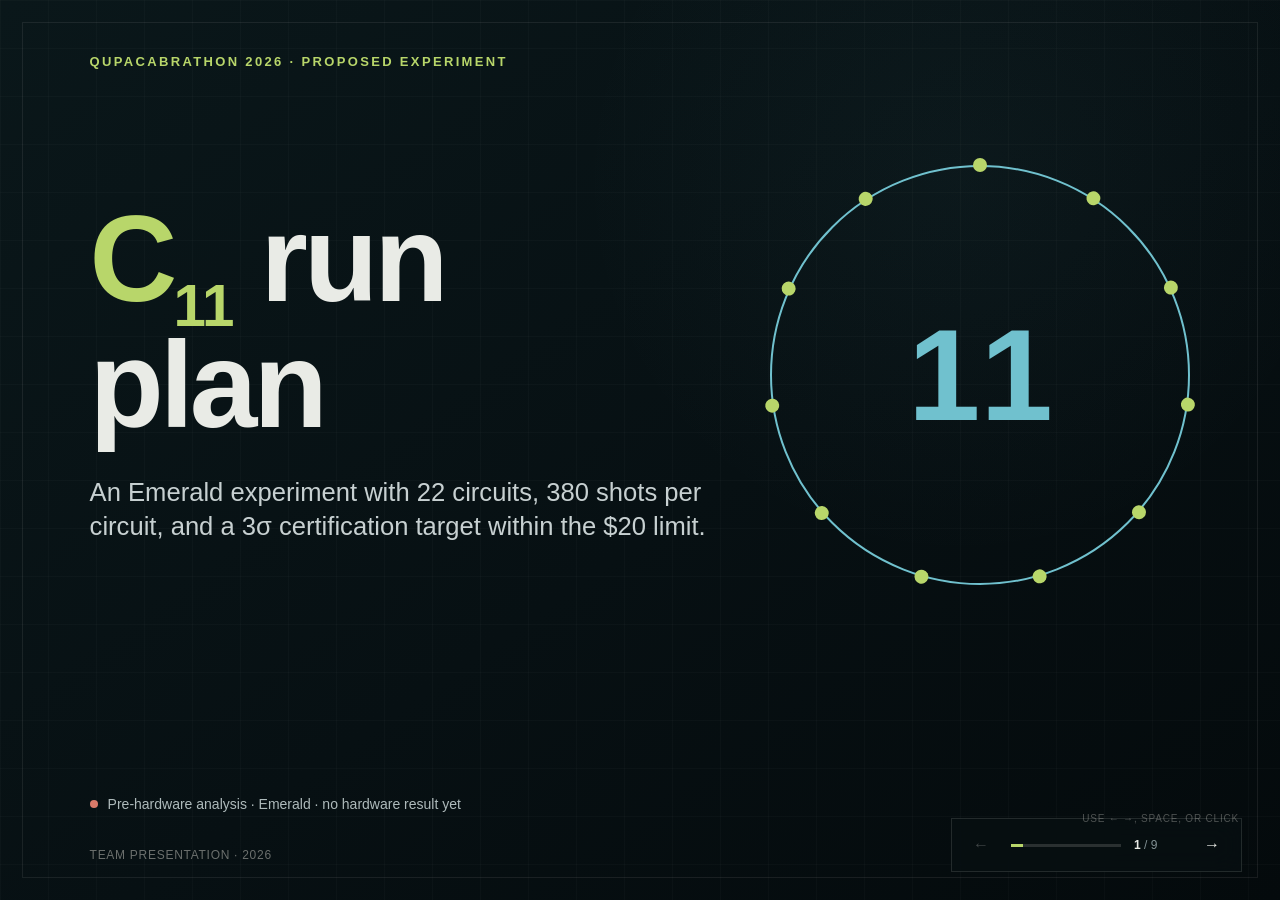
==== presentation/index.html @ 29af072f "Add Qupacabrathon presentation" ====
<!doctype html>
<html lang="en">
<head>
  <meta charset="utf-8">
  <meta name="viewport" content="width=device-width, initial-scale=1">
  <meta name="description" content="Qupacabrathon 2026 Plan A: a proposed C11 odd-cycle certification experiment on IQM Emerald.">
  <title>C₁₁ run plan — Qupacabrathon 2026</title>
  <link rel="stylesheet" href="styles.css">
</head>
<body>
  <main class="deck" aria-live="polite">
    <section class="slide title-slide is-active" data-title="C11 run plan" aria-hidden="false">
      <div class="eyebrow">Qupacabrathon 2026 · Proposed experiment</div>
      <div class="title-layout">
        <div>
          <h1><em>C<sub>11</sub></em> run<br>plan</h1>
          <p class="lede">An Emerald experiment with 22 circuits, 380 shots per circuit, and a 3σ certification target within the $20 limit.</p>
        </div>
        <div class="cycle-mark" aria-hidden="true">
          <span>11</span>
          <i></i><i></i><i></i><i></i><i></i><i></i><i></i><i></i><i></i><i></i><i></i>
        </div>
      </div>
      <p class="status-line"><span></span>Pre-hardware analysis · Emerald · no hardware result yet</p>
      <footer>Team presentation · 2026</footer>
    </section>

    <section class="slide" data-title="The odd-cycle game" aria-hidden="true">
      <div class="eyebrow">The challenge</div>
      <h2>Odd-cycle correlations create a measurable quantum advantage.</h2>
      <div class="split">
        <div class="cycle-demo" aria-label="Odd cycle with one unavoidable classical conflict">
          <svg viewBox="0 0 420 420" role="img" aria-label="Eleven-node cycle with one conflicting edge">
            <polygon points="210,28 316,61 384,151 396,262 347,360 249,408 139,389 54,317 20,210 54,103 139,31" />
            <line class="conflict" x1="139" y1="31" x2="210" y2="28" />
            <g class="nodes">
              <circle cx="210" cy="28" r="13"/><circle cx="316" cy="61" r="13"/><circle cx="384" cy="151" r="13"/>
              <circle cx="396" cy="262" r="13"/><circle cx="347" cy="360" r="13"/><circle cx="249" cy="408" r="13"/>
              <circle cx="139" cy="389" r="13"/><circle cx="54" cy="317" r="13"/><circle cx="20" cy="210" r="13"/>
              <circle cx="54" cy="103" r="13"/><circle cx="139" cy="31" r="13"/>
            </g>
          </svg>
          <p>An odd cycle cannot be colored with two colors without one contradiction.</p>
        </div>
        <div class="bound-story">
          <div class="bound classical">
            <span>Classical ceiling</span>
            <strong>95.4545%</strong>
            <small>ω<sub>c</sub> = 1 − 1/(2n)</small>
          </div>
          <div class="versus">vs.</div>
          <div class="bound quantum">
            <span>Ideal quantum value</span>
            <strong>99.4911%</strong>
            <small>ω<sub>q</sub> = cos²(π/4n)</small>
          </div>
          <p class="takeaway">A result is certified only when the hardware evidence clears the classical ceiling using the one-sided exact 3σ test.</p>
        </div>
      </div>
      <aside class="source">Source: Challenge Instructions §§2, 7–8; game_numbers.py</aside>
    </section>

    <section class="slide" data-title="Circuit strategy" aria-hidden="true">
      <div class="eyebrow">The strategy</div>
      <h2>The same local circuit structure covers all 22 questions.</h2>
      <div class="circuit">
        <div class="wire-label">Alice</div><div class="wire"></div>
        <div class="wire-label bob">Bob</div><div class="wire bob-wire"></div>
        <div class="gate hadamard">H</div>
        <div class="gate control">●</div>
        <div class="gate target">⊕</div>
        <div class="gate rotate a">Rᵧ(Aₓ)</div>
        <div class="gate rotate b">Rᵧ(Bᵧ)</div>
        <div class="measure m1">M</div><div class="measure m2">M</div>
      </div>
      <div class="formula-row">
        <div><span>Prepare</span><strong>|Φ⁺⟩</strong><small>H + CNOT</small></div>
        <div><span>Rotate locally</span><strong>A<sub>x</sub>, B<sub>y</sub></strong><small>Each angle depends only on that player's question</small></div>
        <div><span>Measure</span><strong>2n = 22</strong><small>11 same-vertex + 11 edge questions</small></div>
      </div>
      <p class="takeaway wide">Every question uses the same four-gate structure; only Alice’s and Bob’s local rotation angles change.</p>
      <aside class="source">Source: solution.py::build_circuits and question_order</aside>
    </section>

    <section class="slide" data-title="The deficit" aria-hidden="true">
      <div class="eyebrow">The decision variable</div>
      <h2>The declared device deficit determines the feasible cycle size.</h2>
      <div class="delta-stage">
        <div class="delta-copy">
          <div class="equation"><span>δ</span> = ω<sub>q</sub> − ω<sub>hardware</sub></div>
          <p>Device deficit compresses the advantage we can spend on noise and statistical uncertainty.</p>
        </div>
        <div class="margin-bar" aria-label="Quantum-to-classical margin and declared device deficit">
          <div class="scale"><span>ω<sub>c</sub><b>0.954545</b></span><span>ω<sub>q</sub><b>0.994911</b></span></div>
          <div class="advantage"><span class="remaining"></span><span class="deficit"></span></div>
          <div class="bar-labels"><span>remaining edge<br><b>0.009465</b></span><span>declared δ<br><b>0.030900</b></span></div>
        </div>
      </div>
      <div class="callout coral"><strong>A planning assumption.</strong> The checker confirms that the run is sized consistently; the hardware result determines whether the assumed deficit is accurate.</div>
      <aside class="source">Source: Challenge Instructions §5; Plan A plan_check output</aside>
    </section>

    <section class="slide" data-title="Model discipline" aria-hidden="true">
      <div class="eyebrow">Noise analysis</div>
      <h2>Asymmetric readout moved the viable target from C<sub>13</sub> to C<sub>11</sub>.</h2>
      <div class="model-pivot">
        <div class="old-model">
          <p class="label">Earlier estimate</p>
          <strong>δ = 0.015</strong>
          <p>or a symmetric 1% bit-flip rate</p>
          <span>Made C<sub>13</sub> appear affordable</span>
        </div>
        <div class="pivot-arrow" aria-hidden="true">→</div>
        <div class="readout-model">
          <p class="label">Organizer observations · Emerald</p>
          <div class="metric-pair"><div><span>true 0 → 1</span><strong>0.13%</strong></div><div><span>true 1 → 0</span><strong>2.80%</strong></div></div>
          <p>Asymmetric readout affects either qubit, so the game deficit is larger than the 1.465% raw mean.</p>
        </div>
      </div>
      <div class="scenario-table" role="table" aria-label="Modeled certification power comparison">
        <div class="scenario header" role="row"><span>Scenario</span><span>δ at C<sub>11</sub></span><span>C<sub>11</sub> power</span><span>C<sub>13</sub> power*</span></div>
        <div class="scenario" role="row"><span><b>Readout only</b><small>measured inputs</small></span><span>0.02858</span><span class="good">99.38%</span><span class="bad">43.7%</span></div>
        <div class="scenario" role="row"><span><b>+ 99.5% visibility</b><small>conservative assumption</small></span><span>0.03091</span><span class="good">90.62%</span><span class="bad">9.9%</span></div>
      </div>
      <p class="scenario-foot">*C<sub>13</sub> uses the maximum affordable 293 shots per circuit. Ninety-percent power would cost roughly $34.88–$79.60.</p>
      <aside class="source">Source: noise_model.py; run1 search outputs; team analysis brief</aside>
    </section>

    <section class="slide" data-title="Plan A" aria-hidden="true">
      <div class="eyebrow">Selected run</div>
      <h2 class="plan-title">C<sub>11</sub> meets the power and budget criteria.</h2>
      <div class="hero-metric">
        <span>modeled certification power</span>
        <strong>91%</strong>
        <small>at declared δ = 0.0309</small>
      </div>
      <div class="run-ledger">
        <div><span>cycle</span><strong>C<sub>11</sub></strong></div>
        <div><span>circuits</span><strong>22</strong></div>
        <div><span>shots / circuit</span><strong>380</strong></div>
        <div><span>total shots</span><strong>8,360</strong></div>
        <div><span>twirls</span><strong>1</strong></div>
        <div class="cost"><span>total cost</span><strong>$19.976</strong></div>
      </div>
      <div class="budget-line"><span style="width:99.88%"></span><b>$0</b><b>$20 cap</b></div>
      <p class="takeaway wide">The 90%-power minimum is 377 shots per circuit. The proposed 380-shot plan leaves $0.024 in the budget and 0.0001 of modeled deficit headroom.</p>
      <aside class="source">Source: plan_check.py output for n=11, shots=380, δ=0.0309, Emerald</aside>
    </section>

    <section class="slide" data-title="Award strategy" aria-hidden="true">
      <div class="eyebrow">Award strategy</div>
      <h2>The award objectives favor different run designs.</h2>
      <div class="award-lines">
        <div class="award selected"><span>Largest certified n</span><strong>C<sub>11</sub> · 380 shots</strong><b>$19.976</b><i>Selected</i></div>
        <div class="award"><span>Best-designed experiment</span><strong>C<sub>9</sub> · 161 shots</strong><b>≈ $10.04</b><i>Alternative</i></div>
        <div class="award"><span>Largest nonlocal content</span><strong>C<sub>5</sub> · 1,062 shots</strong><b>$19.992</b><i>Different objective</i></div>
      </div>
      <div class="award-note">
        <strong>Our primary target</strong>
        <p>Largest certified cycle, with a plausible design-efficiency score near 1.005 if the conservative deficit is accurate.</p>
        <strong>What we are not optimizing</strong>
        <p>At C<sub>11</sub>, predicted certified nonlocal content is only about 0.064–0.121—well below the CHSH comparison line at 0.41421.</p>
      </div>
      <aside class="source">Source: Challenge Instructions §8; team analysis brief</aside>
    </section>

    <section class="slide" data-title="Tradeoffs" aria-hidden="true">
      <div class="eyebrow">Design choices</div>
      <h2>Plan A prioritizes certification power over optional features.</h2>
      <div class="choices">
        <div class="choice"><span class="num">01</span><div><strong>Single-run allocation</strong><p>No paid calibration run; the available budget is assigned to the C<sub>11</sub> attempt.</p></div></div>
        <div class="choice"><span class="num">02</span><div><strong>Textbook-optimal angles</strong><p>No perturbation outperformed the simple local strategy with defensible power.</p></div></div>
        <div class="choice"><span class="num">03</span><div><strong>No paid twirl variants</strong><p>The model did not provide evidence that extra task fees would improve certification power.</p></div></div>
        <div class="choice"><span class="num">04</span><div><strong>Emerald selected</strong><p>Its lower observed readout error outweighed the slightly higher per-shot price.</p></div></div>
      </div>
      <div class="risk-line"><span>Benefit</span><b>maximum affordable evidence at C<sub>11</sub></b><i></i><b>no second run if δ is higher than estimated</b><span>Constraint</span></div>
      <aside class="source">Source: solution.py; README.md; Challenge Instructions §5</aside>
    </section>

    <section class="slide closing-slide" data-title="Hardware decides" aria-hidden="true">
      <div class="eyebrow">The standard</div>
      <h2>The hardware result will test the noise estimate.</h2>
      <div class="finish-line">
        <div class="rate expected"><span>Expected at our δ</span><strong>0.964011</strong></div>
        <div class="gap"><span>+0.009465</span><i></i><small>statistical room above classical</small></div>
        <div class="rate ceiling"><span>Classical ceiling</span><strong>0.954545</strong></div>
      </div>
      <div class="after-run"><span>Counts return</span><i>→</i><span>Recompute wins</span><i>→</i><span>Exact 3σ test</span><i>→</i><strong>Certification result</strong></div>
      <p class="closing-copy">The returned counts determine whether C<sub>11</sub> clears the 3σ threshold.</p>
      <p class="status-line"><span></span>Current status: submission candidate validated by the plan checker; no hardware claim yet.</p>
      <aside class="source">Source: Plan A plan_check output; Challenge Instructions §§7–8</aside>
    </section>
  </main>

  <nav class="controls" aria-label="Presentation controls">
    <button class="nav-button" id="prev" type="button" aria-label="Previous slide">←</button>
    <div class="progress" aria-hidden="true"><span id="progressBar"></span></div>
    <span class="counter"><b id="currentSlide">1</b> / <span id="totalSlides">9</span></span>
    <button class="nav-button" id="next" type="button" aria-label="Next slide">→</button>
  </nav>
  <p class="key-hint">Use ← →, space, or click</p>
  <script src="presentation.js"></script>
</body>
</html>
---- presentation/styles.css ----
:root {
  --ink: #071013;
  --paper: #e9ebe6;
  --lime: #b8d66a;
  --cyan: #70c1ce;
  --coral: #d97a69;
  --muted: #94a1a2;
  --line: rgba(245, 243, 234, 0.18);
  --display: "Aptos Display", "Helvetica Neue", Arial, sans-serif;
  --body: Inter, Aptos, "Helvetica Neue", Arial, sans-serif;
}

* { box-sizing: border-box; }

html, body { height: 100%; }

body {
  margin: 0;
  overflow: hidden;
  color: var(--paper);
  background:
    radial-gradient(circle at 75% 20%, rgba(112, 193, 206, .045), transparent 32%),
    linear-gradient(145deg, #0a171a 0%, var(--ink) 55%, #040a0c 100%);
  font-family: var(--body);
}

button { font: inherit; }

.deck { width: 100%; height: 100%; }

.slide {
  position: absolute;
  inset: 0;
  display: none;
  width: 100vw;
  height: 100vh;
  min-height: 620px;
  padding: clamp(44px, 6vh, 72px) clamp(60px, 7vw, 112px) 84px;
  overflow: hidden;
  background-image:
    linear-gradient(rgba(255,255,255,.018) 1px, transparent 1px),
    linear-gradient(90deg, rgba(255,255,255,.018) 1px, transparent 1px);
  background-size: 48px 48px;
}

.slide::before {
  content: "";
  position: absolute;
  inset: 22px;
  border: 1px solid rgba(245, 243, 234, .08);
  pointer-events: none;
}

.slide.is-active { display: block; animation: enter .38s cubic-bezier(.2,.75,.25,1); }

@keyframes enter {
  from { opacity: 0; transform: translateX(24px); }
  to { opacity: 1; transform: translateX(0); }
}

h1, h2, p { margin-top: 0; }

h1, h2, .hero-metric strong, .bound strong, .rate strong {
  font-family: var(--display);
  font-weight: 700;
  letter-spacing: -.032em;
}

h1 { margin: 0; font-size: clamp(72px, 9.5vw, 148px); line-height: .88; }
h1 em { color: var(--lime); font-style: normal; }
h1 sub, h2 sub { font-size: .48em; }

h2 {
  width: min(1150px, 90%);
  margin: 12px 0 clamp(28px, 5vh, 58px);
  font-size: clamp(40px, 4.7vw, 70px);
  line-height: 1.03;
}

footer, .source {
  position: absolute;
  bottom: 38px;
  color: rgba(245,243,234,.42);
  font-size: 12px;
  letter-spacing: .06em;
}

footer { left: clamp(60px, 7vw, 112px); text-transform: uppercase; }
.source { right: 340px; max-width: 560px; text-align: right; }

.eyebrow {
  color: var(--lime);
  font-size: 13px;
  font-weight: 800;
  letter-spacing: .18em;
  text-transform: uppercase;
}

.title-layout { display: grid; grid-template-columns: 1.4fr .75fr; align-items: center; gap: 4vw; height: 68vh; }
.lede { max-width: 760px; margin: 36px 0 0; color: #c7d0d1; font-size: clamp(22px, 2vw, 32px); line-height: 1.35; }
.status-line { position: absolute; left: clamp(60px, 7vw, 112px); bottom: 74px; display: flex; align-items: center; gap: 10px; color: #aebabb; font-size: 14px; }
.status-line span { width: 8px; height: 8px; border-radius: 50%; background: var(--coral); }

.cycle-mark { position: relative; width: min(34vw, 420px); aspect-ratio: 1; border: 2px solid var(--cyan); border-radius: 50%; }
.cycle-mark span { position: absolute; inset: 0; display: grid; place-items: center; color: var(--cyan); font-family: var(--display); font-size: 130px; font-weight: 800; }
.cycle-mark i { --turn: 0deg; position: absolute; left: 50%; top: 50%; width: 14px; height: 14px; margin: -7px; border-radius: 50%; background: var(--lime); transform: rotate(var(--turn)) translateY(-210px); }
.cycle-mark i:nth-of-type(2){--turn:32.7deg}.cycle-mark i:nth-of-type(3){--turn:65.4deg}.cycle-mark i:nth-of-type(4){--turn:98.1deg}.cycle-mark i:nth-of-type(5){--turn:130.8deg}.cycle-mark i:nth-of-type(6){--turn:163.5deg}.cycle-mark i:nth-of-type(7){--turn:196.2deg}.cycle-mark i:nth-of-type(8){--turn:228.9deg}.cycle-mark i:nth-of-type(9){--turn:261.6deg}.cycle-mark i:nth-of-type(10){--turn:294.3deg}.cycle-mark i:nth-of-type(11){--turn:327deg}

.split { display: grid; grid-template-columns: .8fr 1.2fr; align-items: center; gap: 8vw; }
.cycle-demo { display: grid; justify-items: center; }
.cycle-demo svg { width: min(35vh, 380px); overflow: visible; }
.cycle-demo polygon { fill: none; stroke: rgba(245,243,234,.35); stroke-width: 3; }
.cycle-demo .conflict { stroke: var(--coral); stroke-width: 8; }
.cycle-demo circle { fill: var(--ink); stroke: var(--lime); stroke-width: 5; }
.cycle-demo circle:nth-child(even) { stroke: var(--cyan); }
.cycle-demo p { max-width: 380px; color: #b9c5c6; font-size: 16px; line-height: 1.5; text-align: center; }
.bound-story { display: grid; grid-template-columns: 1fr auto 1fr; align-items: end; gap: 20px; }
.bound { padding-top: 18px; border-top: 3px solid; }
.bound span, .bound small { display: block; color: #a7b4b5; }
.bound strong { display: block; margin: 8px 0; font-size: clamp(44px, 5vw, 74px); }
.bound.classical { border-color: var(--coral); }.bound.quantum { border-color: var(--cyan); }.bound.quantum strong { color: var(--cyan); }
.versus { padding-bottom: 54px; color: var(--muted); font-weight: 700; }
.takeaway { grid-column: 1 / -1; margin-top: 34px; padding-left: 20px; border-left: 4px solid var(--lime); color: var(--paper); font-size: clamp(18px, 1.65vw, 25px); line-height: 1.42; }
.takeaway.wide { max-width: 1100px; margin-top: 32px; }

.circuit { position: relative; width: min(1120px, 90vw); height: 235px; margin: 0 auto 24px; }
.wire { position: absolute; left: 96px; right: 20px; top: 62px; height: 2px; background: rgba(245,243,234,.45); }.bob-wire { top: 170px; }
.wire-label { position: absolute; top: 48px; color: var(--cyan); font-weight: 800; }.wire-label.bob { top: 156px; }
.gate, .measure { position: absolute; z-index: 2; display: grid; place-items: center; height: 58px; min-width: 58px; padding: 0 14px; border: 2px solid var(--lime); background: var(--ink); color: var(--lime); font-weight: 800; }
.gate.rotate { min-width: 130px; white-space: nowrap; }
.hadamard { left: 18%; top: 33px; }.control { left: 34%; top: 34px; border: 0; background: transparent; font-size: 32px; }.target { left: 34%; top: 141px; border: 0; background: transparent; font-size: 44px; }
.control::after { content:""; position:absolute; width:2px; height:91px; top:44px; background:var(--lime); z-index:-1; }
.rotate.a { left: 51%; top: 33px; }.rotate.b { left: 51%; top: 141px; }
.measure { border-color: var(--cyan); color: var(--cyan); border-radius: 50%; }.m1 { left: 81%; top:33px }.m2 { left:81%; top:141px }
.formula-row { display: grid; grid-template-columns: .8fr 1.4fr 1fr; gap: 4vw; max-width: 1120px; margin: 0 auto; }
.formula-row div { padding-top: 12px; border-top: 2px solid var(--line); }
.formula-row span, .formula-row small { display: block; color: #aebabb; }.formula-row strong { display: block; margin: 6px 0; font-size: 27px; }

.delta-stage { display: grid; grid-template-columns: .8fr 1.2fr; gap: 7vw; align-items: center; max-width: 1200px; }
.equation { color: #c3cccd; font-family: var(--display); font-size: clamp(32px, 3.2vw, 50px); font-weight: 800; white-space: nowrap; }.equation > span { color: var(--coral); font-size: 2.1em; }
.delta-copy p { max-width:430px; margin:18px 0 0; color:#aebabb; font-size:19px; line-height:1.5; }
.margin-bar { position: relative; margin-top: 70px; }
.scale { display:flex; justify-content:space-between; margin-bottom:13px; color:#aebabb; }.scale span:last-child { text-align:right; }.scale b { display:block; color:var(--paper); font-size:24px; }
.advantage { display:flex; height:52px; overflow:hidden; border-radius:3px; }.remaining { width:23.45%; background:var(--lime); }.deficit { flex:1; background:linear-gradient(90deg,var(--coral),#c96f61); }
.bar-labels { display:flex; font-size:15px; }.bar-labels span { padding-top:12px; }.bar-labels span:first-child { width:23.45%; color:var(--lime); }.bar-labels span:last-child { color:var(--coral); }.bar-labels b { font-size:20px; }
.callout { position:absolute; left:clamp(60px,7vw,112px); bottom:110px; max-width:920px; padding:20px 25px; background:rgba(255,107,87,.08); border-left:4px solid var(--coral); color:#cdd5d6; font-size:18px; }.callout strong { color:var(--paper); }

.evidence-layout { display:grid; grid-template-columns:1fr 1fr; gap:34px 54px; max-width:1100px; }
.observed,.assumed { padding-top:16px; border-top:3px solid; }.observed { border-color:var(--cyan); }.assumed { border-color:var(--coral); }
.label { margin-bottom:18px; color:#aebabb; font-size:13px; font-weight:800; letter-spacing:.12em; text-transform:uppercase; }
.metric-pair { display:flex; gap:48px; }.metric-pair span,.visibility span { display:block; color:#aebabb; }.metric-pair strong,.visibility strong { display:block; color:var(--cyan); font-family:var(--display); font-size:48px; }
.visibility strong { color:var(--coral); }
.observed > p:last-child,.assumed > p:last-child { margin-top:15px; color:#b7c2c3; line-height:1.45; }
.rejection { grid-column:1/-1; display:grid; grid-template-columns:150px 1fr; align-items:center; gap:28px; padding:20px 26px; background:rgba(245,243,234,.05); }
.stamp { display:grid; place-items:center; width:126px; height:72px; border:4px solid var(--coral); color:var(--coral); font-family:var(--display); font-size:30px; font-weight:900; transform:rotate(-5deg); }
.rejection strong { font-size:25px; }.rejection p:last-child { margin:6px 0 0; color:#b6c1c2; }

.model-pivot { display:grid; grid-template-columns:.7fr auto 1.3fr; align-items:center; gap:34px; max-width:1120px; }
.old-model,.readout-model { min-height:158px; padding:17px 0 0; border-top:3px solid; }.old-model { border-color:var(--coral); }.readout-model { border-color:var(--cyan); }
.old-model > strong { display:block; color:var(--coral); font-family:var(--display); font-size:48px; }.old-model > p:not(.label) { color:#aebabb; }.old-model > span { display:inline-block; padding:5px 9px; color:var(--coral); background:rgba(255,107,87,.09); font-weight:800; }
.pivot-arrow { color:var(--lime); font-size:48px; }.readout-model > p:last-child { margin:10px 0 0; color:#aebabb; line-height:1.4; }
.scenario-table { max-width:1120px; margin-top:28px; border-top:1px solid var(--line); }
.scenario { display:grid; grid-template-columns:1.4fr .75fr .8fr .8fr; align-items:center; min-height:56px; border-bottom:1px solid var(--line); }.scenario.header { min-height:34px; color:#7f9092; font-size:11px; font-weight:800; letter-spacing:.09em; text-transform:uppercase; }.scenario b,.scenario small { display:block; }.scenario small { margin-top:3px; color:#819092; }.scenario .good { color:var(--lime); font-size:24px; font-weight:800; }.scenario .bad { color:var(--coral); font-size:24px; font-weight:800; }
.scenario-foot { max-width:1120px; margin:12px 0 0; color:#839194; font-size:12px; }

.hero-metric { position:absolute; right:8vw; top:16vh; width:30vw; min-width:320px; padding:28px; border-left:5px solid var(--lime); background:linear-gradient(90deg,rgba(200,255,54,.09),transparent); }
.plan-title { width: 58%; }
.hero-metric span,.hero-metric small { display:block; color:#abb8b9; text-transform:uppercase; letter-spacing:.1em; }.hero-metric strong { display:block; color:var(--lime); font-size:clamp(90px,11vw,160px); line-height:.9; }.hero-metric small { margin-top:10px; }
.run-ledger { display:grid; grid-template-columns:repeat(3, 170px); gap:28px 36px; width:600px; margin-top:30px; }
.run-ledger div { padding-top:12px; border-top:2px solid var(--line); }.run-ledger span { display:block; color:#aebabb; font-size:12px; text-transform:uppercase; letter-spacing:.1em; }.run-ledger strong { display:block; margin-top:8px; font-family:var(--display); font-size:36px; }.run-ledger .cost strong { color:var(--lime); }
.budget-line { position:relative; width:min(1080px,80vw); height:12px; margin-top:50px; background:rgba(245,243,234,.14); }.budget-line span { display:block; height:100%; background:var(--lime); }.budget-line b { position:absolute; top:18px; color:#aebabb; font-size:12px; }.budget-line b:last-child { right:0; }

.choices { display:grid; grid-template-columns:1fr 1fr; gap:18px 64px; max-width:1120px; }
.choice { display:grid; grid-template-columns:64px 1fr; gap:20px; padding:18px 0; border-top:1px solid var(--line); }.num { color:var(--lime); font-family:var(--display); font-size:28px; font-weight:800; }.choice strong { font-size:23px; }.choice p { margin:7px 0 0; color:#aebabb; line-height:1.45; }
.risk-line { display:grid; grid-template-columns:auto auto 1fr auto auto; align-items:center; gap:17px; max-width:1120px; margin-top:36px; color:#aebabb; font-size:13px; text-transform:uppercase; letter-spacing:.08em; }.risk-line b { color:var(--paper); text-transform:none; letter-spacing:0; }.risk-line i { height:2px; background:linear-gradient(90deg,var(--lime),var(--coral)); }

.award-lines { max-width:1120px; border-top:1px solid var(--line); }.award { position:relative; display:grid; grid-template-columns:1.2fr 1.2fr .55fr .65fr; align-items:center; min-height:76px; border-bottom:1px solid var(--line); color:#aab7b8; }.award strong { color:var(--paper); font-size:24px; }.award b { color:var(--cyan); }.award i { justify-self:end; font-size:12px; font-style:normal; text-transform:uppercase; letter-spacing:.08em; }.award.selected::before { content:""; position:absolute; left:-20px; width:5px; height:46px; background:var(--lime); }.award.selected strong,.award.selected b,.award.selected i { color:var(--lime); }
.award-note { display:grid; grid-template-columns:auto 1fr auto 1fr; gap:18px; max-width:1120px; margin-top:34px; padding-top:18px; border-top:3px solid var(--cyan); }.award-note strong { color:var(--cyan); }.award-note p { margin:0; color:#aebabb; line-height:1.45; }

.finish-line { display:grid; grid-template-columns:1fr .8fr 1fr; align-items:center; gap:38px; max-width:1120px; margin-top:4vh; }.rate { padding-top:18px; border-top:4px solid; }.rate span { display:block; color:#aebabb; }.rate strong { display:block; margin-top:6px; font-size:clamp(56px,6vw,90px); }.rate.expected { border-color:var(--lime); }.rate.expected strong { color:var(--lime); }.rate.ceiling { border-color:var(--coral); }.gap { text-align:center; color:var(--cyan); }.gap span { font-size:30px; font-weight:800; }.gap i { display:block; height:2px; margin:10px 0; background:var(--cyan); position:relative; }.gap i::after { content:""; position:absolute; right:0; top:-5px; border-left:10px solid var(--cyan); border-top:6px solid transparent; border-bottom:6px solid transparent; }.gap small { color:#aebabb; }
.after-run { display:flex; align-items:center; justify-content:space-between; max-width:1120px; margin-top:64px; padding:20px 25px; border:1px solid var(--line); color:#bcc6c7; }.after-run i { color:var(--cyan); font-style:normal; }.after-run strong { color:var(--lime); }
.closing-copy { margin:42px 0 0; font-family:var(--display); font-size:clamp(28px,3vw,44px); font-weight:800; }

.controls { position:fixed; z-index:20; right:38px; bottom:28px; display:flex; align-items:center; gap:13px; padding:9px 12px; border:1px solid rgba(245,243,234,.12); background:rgba(7,16,19,.72); backdrop-filter:blur(12px); }
.nav-button { display:grid; place-items:center; width:34px; height:34px; border:0; color:var(--paper); background:transparent; cursor:pointer; }.nav-button:hover { color:var(--lime); }.nav-button:disabled { opacity:.25; cursor:default; }
.progress { width:110px; height:3px; background:rgba(245,243,234,.15); }.progress span { display:block; height:100%; background:var(--lime); transition:width .25s ease; }
.counter { min-width:48px; color:#829194; font-size:12px; }.counter b { color:var(--paper); }
.key-hint { position:fixed; z-index:20; right:41px; bottom:76px; margin:0; color:rgba(245,243,234,.3); font-size:10px; letter-spacing:.08em; text-transform:uppercase; }

@media (max-width: 900px) {
  .slide { min-height:0; padding:40px 44px 80px; overflow-y:auto; }
  h2 { width:100%; }
  .title-layout,.split,.delta-stage { grid-template-columns:1fr; }
  .cycle-mark { display:none; }
  .title-layout { height:auto; margin-top:12vh; }
  .bound-story { grid-template-columns:1fr 1fr; }.versus { display:none; }
  .cycle-demo { display:none; }
  .delta-stage > div:first-child + p { position:static; margin-top:0; }
  .hero-metric { position:static; width:auto; margin-bottom:24px; }
  .run-ledger { width:100%; grid-template-columns:repeat(3,1fr); }
  .choices { grid-template-columns:1fr; }
  .finish-line { grid-template-columns:1fr; gap:16px; }.gap { display:none; }
  .after-run { gap:10px; flex-wrap:wrap; }
  .source { display:none; }
}

@media print {
  @page { size: 16in 9in; margin: 0; }
  body { overflow: visible; print-color-adjust: exact; -webkit-print-color-adjust: exact; }
  .slide { position:relative; display:block !important; width:16in; height:9in; min-height:0; page-break-after:always; }
  .controls,.key-hint { display:none; }
}

@media (prefers-reduced-motion: reduce) { .slide.is-active { animation:none; } }
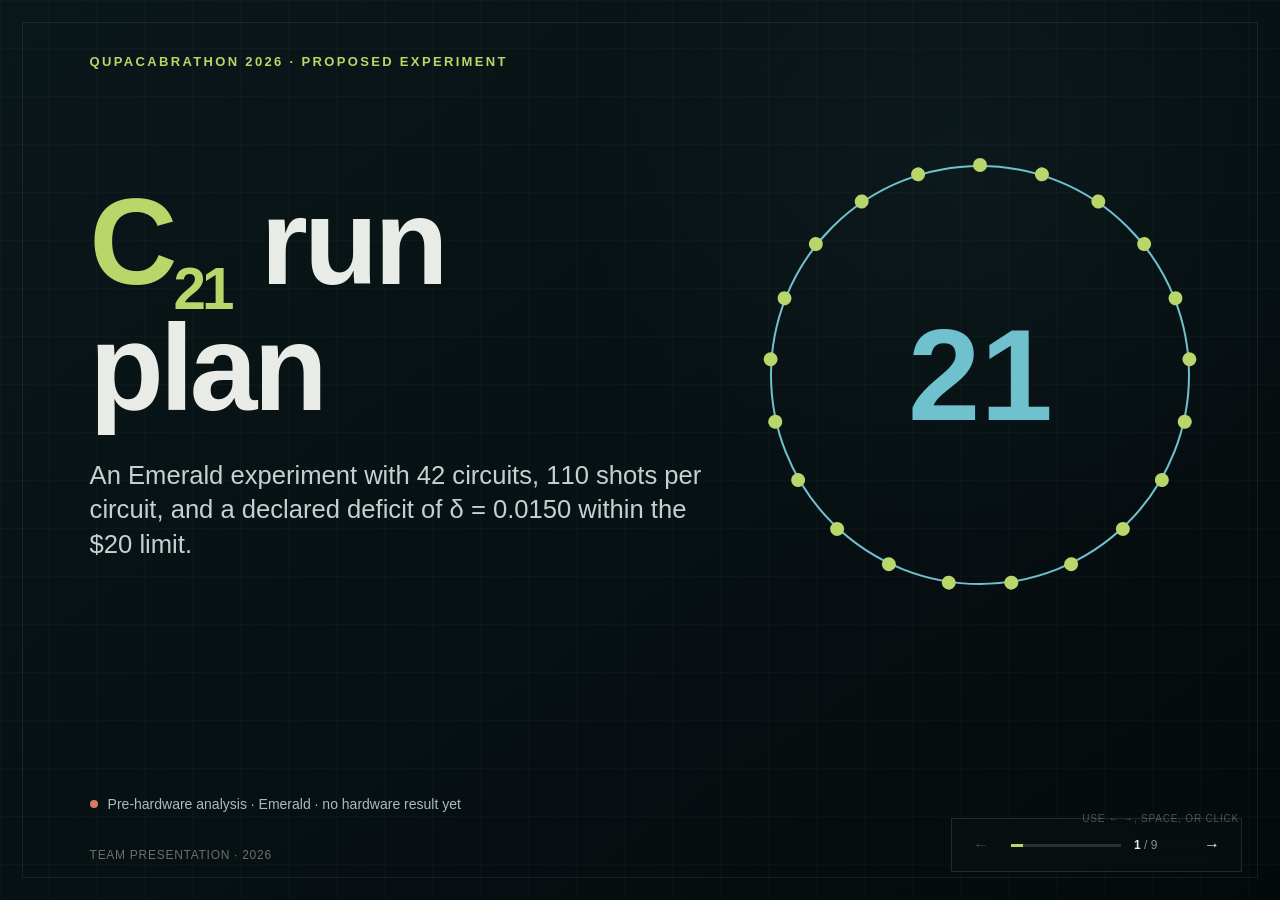
==== commit ccf93aa8: "Update presentation for C21 run plan" ====
--- a/presentation/index.html
+++ b/presentation/index.html
@@ -3,22 +3,22 @@
 <head>
   <meta charset="utf-8">
   <meta name="viewport" content="width=device-width, initial-scale=1">
-  <meta name="description" content="Qupacabrathon 2026 Plan A: a proposed C11 odd-cycle certification experiment on IQM Emerald.">
-  <title>C₁₁ run plan — Qupacabrathon 2026</title>
+  <meta name="description" content="Qupacabrathon 2026 Plan A: a proposed C21 odd-cycle certification experiment on IQM Emerald.">
+  <title>C₂₁ run plan — Qupacabrathon 2026</title>
   <link rel="stylesheet" href="styles.css">
 </head>
 <body>
   <main class="deck" aria-live="polite">
-    <section class="slide title-slide is-active" data-title="C11 run plan" aria-hidden="false">
+    <section class="slide title-slide is-active" data-title="C21 run plan" aria-hidden="false">
       <div class="eyebrow">Qupacabrathon 2026 · Proposed experiment</div>
       <div class="title-layout">
         <div>
-          <h1><em>C<sub>11</sub></em> run<br>plan</h1>
-          <p class="lede">An Emerald experiment with 22 circuits, 380 shots per circuit, and a 3σ certification target within the $20 limit.</p>
+          <h1><em>C<sub>21</sub></em> run<br>plan</h1>
+          <p class="lede">An Emerald experiment with 42 circuits, 110 shots per circuit, and a declared deficit of δ = 0.0150 within the $20 limit.</p>
         </div>
         <div class="cycle-mark" aria-hidden="true">
-          <span>11</span>
-          <i></i><i></i><i></i><i></i><i></i><i></i><i></i><i></i><i></i><i></i><i></i>
+          <span>21</span>
+          <i></i><i></i><i></i><i></i><i></i><i></i><i></i><i></i><i></i><i></i><i></i><i></i><i></i><i></i><i></i><i></i><i></i><i></i><i></i><i></i><i></i>
         </div>
       </div>
       <p class="status-line"><span></span>Pre-hardware analysis · Emerald · no hardware result yet</p>
@@ -30,14 +30,11 @@
       <h2>Odd-cycle correlations create a measurable quantum advantage.</h2>
       <div class="split">
         <div class="cycle-demo" aria-label="Odd cycle with one unavoidable classical conflict">
-          <svg viewBox="0 0 420 420" role="img" aria-label="Eleven-node cycle with one conflicting edge">
-            <polygon points="210,28 316,61 384,151 396,262 347,360 249,408 139,389 54,317 20,210 54,103 139,31" />
-            <line class="conflict" x1="139" y1="31" x2="210" y2="28" />
+          <svg viewBox="0 0 420 420" role="img" aria-label="Twenty-one-node cycle with one conflicting edge">
+            <polygon points="210,22 265,30 315,56 354,96 381,146 394,202 390,259 370,312 335,357 288,388 233,401 177,399 124,379 78,344 45,299 26,245 24,189 39,134 69,86 113,51 160,29" />
+            <line class="conflict" x1="160" y1="29" x2="210" y2="22" />
             <g class="nodes">
-              <circle cx="210" cy="28" r="13"/><circle cx="316" cy="61" r="13"/><circle cx="384" cy="151" r="13"/>
-              <circle cx="396" cy="262" r="13"/><circle cx="347" cy="360" r="13"/><circle cx="249" cy="408" r="13"/>
-              <circle cx="139" cy="389" r="13"/><circle cx="54" cy="317" r="13"/><circle cx="20" cy="210" r="13"/>
-              <circle cx="54" cy="103" r="13"/><circle cx="139" cy="31" r="13"/>
+              <circle cx="210" cy="22" r="9"/><circle cx="265" cy="30" r="9"/><circle cx="315" cy="56" r="9"/><circle cx="354" cy="96" r="9"/><circle cx="381" cy="146" r="9"/><circle cx="394" cy="202" r="9"/><circle cx="390" cy="259" r="9"/><circle cx="370" cy="312" r="9"/><circle cx="335" cy="357" r="9"/><circle cx="288" cy="388" r="9"/><circle cx="233" cy="401" r="9"/><circle cx="177" cy="399" r="9"/><circle cx="124" cy="379" r="9"/><circle cx="78" cy="344" r="9"/><circle cx="45" cy="299" r="9"/><circle cx="26" cy="245" r="9"/><circle cx="24" cy="189" r="9"/><circle cx="39" cy="134" r="9"/><circle cx="69" cy="86" r="9"/><circle cx="113" cy="51" r="9"/><circle cx="160" cy="29" r="9"/>
             </g>
           </svg>
           <p>An odd cycle cannot be colored with two colors without one contradiction.</p>
@@ -45,13 +42,13 @@
         <div class="bound-story">
           <div class="bound classical">
             <span>Classical ceiling</span>
-            <strong>95.4545%</strong>
+            <strong>97.6190%</strong>
             <small>ω<sub>c</sub> = 1 − 1/(2n)</small>
           </div>
           <div class="versus">vs.</div>
           <div class="bound quantum">
             <span>Ideal quantum value</span>
-            <strong>99.4911%</strong>
+            <strong>99.8602%</strong>
             <small>ω<sub>q</sub> = cos²(π/4n)</small>
           </div>
           <p class="takeaway">A result is certified only when the hardware evidence clears the classical ceiling using the one-sided exact 3σ test.</p>
@@ -62,7 +59,7 @@
 
     <section class="slide" data-title="Circuit strategy" aria-hidden="true">
       <div class="eyebrow">The strategy</div>
-      <h2>The same local circuit structure covers all 22 questions.</h2>
+      <h2>The same local circuit structure covers all 42 questions.</h2>
       <div class="circuit">
         <div class="wire-label">Alice</div><div class="wire"></div>
         <div class="wire-label bob">Bob</div><div class="wire bob-wire"></div>
@@ -76,7 +73,7 @@
       <div class="formula-row">
         <div><span>Prepare</span><strong>|Φ⁺⟩</strong><small>H + CNOT</small></div>
         <div><span>Rotate locally</span><strong>A<sub>x</sub>, B<sub>y</sub></strong><small>Each angle depends only on that player's question</small></div>
-        <div><span>Measure</span><strong>2n = 22</strong><small>11 same-vertex + 11 edge questions</small></div>
+        <div><span>Measure</span><strong>2n = 42</strong><small>21 same-vertex + 21 edge questions</small></div>
       </div>
       <p class="takeaway wide">Every question uses the same four-gate structure; only Alice’s and Bob’s local rotation angles change.</p>
       <aside class="source">Source: solution.py::build_circuits and question_order</aside>
@@ -84,111 +81,115 @@
 
     <section class="slide" data-title="The deficit" aria-hidden="true">
       <div class="eyebrow">The decision variable</div>
-      <h2>The declared device deficit determines the feasible cycle size.</h2>
-      <div class="delta-stage">
+      <h2>A small change in device deficit can move the affordable cycle frontier.</h2>
+      <div class="deficit-layout">
         <div class="delta-copy">
           <div class="equation"><span>δ</span> = ω<sub>q</sub> − ω<sub>hardware</sub></div>
-          <p>Device deficit compresses the advantage we can spend on noise and statistical uncertainty.</p>
-        </div>
-        <div class="margin-bar" aria-label="Quantum-to-classical margin and declared device deficit">
-          <div class="scale"><span>ω<sub>c</sub><b>0.954545</b></span><span>ω<sub>q</sub><b>0.994911</b></span></div>
-          <div class="advantage"><span class="remaining"></span><span class="deficit"></span></div>
-          <div class="bar-labels"><span>remaining edge<br><b>0.009465</b></span><span>declared δ<br><b>0.030900</b></span></div>
-        </div>
-      </div>
-      <div class="callout coral"><strong>A planning assumption.</strong> The checker confirms that the run is sized consistently; the hardware result determines whether the assumed deficit is accurate.</div>
-      <aside class="source">Source: Challenge Instructions §5; Plan A plan_check output</aside>
+          <p>Device deficit compresses the quantum advantage available for statistical certification.</p>
+          <div class="callout coral"><strong>A planning assumption.</strong> The checker confirms that the run is sized consistently; the hardware result determines whether the assumed deficit is accurate.</div>
+        </div>
+        <figure class="chart-frame frontier-chart">
+          <img src="images/emerald_affordable_frontier.png" alt="Chart showing that higher device noise deficit lowers the maximum feasible cycle size while increasing the required shots per circuit.">
+          <figcaption>Emerald affordability model: higher δ lowers feasible n and raises the shot requirement.</figcaption>
+        </figure>
+      </div>
+      <aside class="source">Source: team affordable-frontier analysis; Challenge Instructions §5</aside>
     </section>
 
     <section class="slide" data-title="Model discipline" aria-hidden="true">
       <div class="eyebrow">Noise analysis</div>
-      <h2>Asymmetric readout moved the viable target from C<sub>13</sub> to C<sub>11</sub>.</h2>
+      <h2>C<sub>21</sub> fits the cap, but the 90% sizing target does not.</h2>
       <div class="model-pivot">
         <div class="old-model">
-          <p class="label">Earlier estimate</p>
+          <p class="label">Declared planning point</p>
           <strong>δ = 0.015</strong>
-          <p>or a symmetric 1% bit-flip rate</p>
-          <span>Made C<sub>13</sub> appear affordable</span>
+          <p>Emerald · 1 twirl · C<sub>21</sub></p>
+          <span>Sets the expected win rate to 0.983602</span>
         </div>
         <div class="pivot-arrow" aria-hidden="true">→</div>
         <div class="readout-model">
-          <p class="label">Organizer observations · Emerald</p>
-          <div class="metric-pair"><div><span>true 0 → 1</span><strong>0.13%</strong></div><div><span>true 1 → 0</span><strong>2.80%</strong></div></div>
-          <p>Asymmetric readout affects either qubit, so the game deficit is larger than the 1.465% raw mean.</p>
+          <p class="label">Certification sizing · Emerald</p>
+          <div class="metric-pair"><div><span>submitted</span><strong>110</strong></div><div><span>needed for 90%</span><strong>165</strong></div></div>
+          <p>The 90% sizing target would cost $23.69, exceeding the cap by $3.69.</p>
         </div>
       </div>
       <div class="scenario-table" role="table" aria-label="Modeled certification power comparison">
-        <div class="scenario header" role="row"><span>Scenario</span><span>δ at C<sub>11</sub></span><span>C<sub>11</sub> power</span><span>C<sub>13</sub> power*</span></div>
-        <div class="scenario" role="row"><span><b>Readout only</b><small>measured inputs</small></span><span>0.02858</span><span class="good">99.38%</span><span class="bad">43.7%</span></div>
-        <div class="scenario" role="row"><span><b>+ 99.5% visibility</b><small>conservative assumption</small></span><span>0.03091</span><span class="good">90.62%</span><span class="bad">9.9%</span></div>
-      </div>
-      <p class="scenario-foot">*C<sub>13</sub> uses the maximum affordable 293 shots per circuit. Ninety-percent power would cost roughly $34.88–$79.60.</p>
-      <aside class="source">Source: noise_model.py; run1 search outputs; team analysis brief</aside>
+        <div class="scenario header" role="row"><span>C<sub>21</sub> plan</span><span>shots / circuit</span><span>total cost</span><span>certification power</span></div>
+        <div class="scenario" role="row"><span><b>Submitted plan</b><small>within the budget cap</small></span><span>110</span><span class="good">$19.99</span><span class="bad">67%</span></div>
+        <div class="scenario" role="row"><span><b>90% sizing target</b><small>exceeds the budget cap</small></span><span>165</span><span>$23.69</span><span class="good">90%</span></div>
+      </div>
+      <p class="scenario-foot">At the submitted 110 shots per circuit, 33% of repetitions fail the certification gate even if δ = 0.0150 is accurate.</p>
+      <aside class="source">Source: plan_check.py output for n=21, shots=110, δ=0.0150, Emerald</aside>
     </section>
 
     <section class="slide" data-title="Plan A" aria-hidden="true">
       <div class="eyebrow">Selected run</div>
-      <h2 class="plan-title">C<sub>11</sub> meets the power and budget criteria.</h2>
+      <h2 class="plan-title">C<sub>21</sub> fits the budget with a meaningful certification risk.</h2>
       <div class="hero-metric">
         <span>modeled certification power</span>
-        <strong>91%</strong>
-        <small>at declared δ = 0.0309</small>
+        <strong>67%</strong>
+        <small>at declared δ = 0.0150</small>
       </div>
       <div class="run-ledger">
-        <div><span>cycle</span><strong>C<sub>11</sub></strong></div>
-        <div><span>circuits</span><strong>22</strong></div>
-        <div><span>shots / circuit</span><strong>380</strong></div>
-        <div><span>total shots</span><strong>8,360</strong></div>
+        <div><span>cycle</span><strong>C<sub>21</sub></strong></div>
+        <div><span>circuits</span><strong>42</strong></div>
+        <div><span>shots / circuit</span><strong>110</strong></div>
+        <div><span>total shots</span><strong>4,620</strong></div>
         <div><span>twirls</span><strong>1</strong></div>
-        <div class="cost"><span>total cost</span><strong>$19.976</strong></div>
+        <div class="cost"><span>total cost</span><strong>$19.99</strong></div>
       </div>
       <div class="budget-line"><span style="width:99.88%"></span><b>$0</b><b>$20 cap</b></div>
-      <p class="takeaway wide">The 90%-power minimum is 377 shots per circuit. The proposed 380-shot plan leaves $0.024 in the budget and 0.0001 of modeled deficit headroom.</p>
-      <aside class="source">Source: plan_check.py output for n=11, shots=380, δ=0.0309, Emerald</aside>
+      <p class="takeaway wide">The $0.01 budget remainder buys the largest submitted cycle, not a 90%-power guarantee: the same C<sub>21</sub> plan needs 165 shots per circuit for that target.</p>
+      <aside class="source">Source: plan_check.py output for n=21, shots=110, δ=0.0150, Emerald</aside>
     </section>
 
     <section class="slide" data-title="Award strategy" aria-hidden="true">
       <div class="eyebrow">Award strategy</div>
-      <h2>The award objectives favor different run designs.</h2>
+      <h2>The submission favors cycle size over repeatable certification power.</h2>
       <div class="award-lines">
-        <div class="award selected"><span>Largest certified n</span><strong>C<sub>11</sub> · 380 shots</strong><b>$19.976</b><i>Selected</i></div>
-        <div class="award"><span>Best-designed experiment</span><strong>C<sub>9</sub> · 161 shots</strong><b>≈ $10.04</b><i>Alternative</i></div>
-        <div class="award"><span>Largest nonlocal content</span><strong>C<sub>5</sub> · 1,062 shots</strong><b>$19.992</b><i>Different objective</i></div>
+        <div class="award selected"><span>Largest submitted cycle</span><strong>C<sub>21</sub> · 110 shots</strong><b>$19.99</b><i>Selected</i></div>
+        <div class="award"><span>90% C<sub>21</sub> certification</span><strong>C<sub>21</sub> · 165 shots</strong><b>$23.69</b><i>Over cap</i></div>
+        <div class="award"><span>Budget remainder</span><strong>42 circuits · 4,620 shots</strong><b>$0.01</b><i>Fully allocated</i></div>
       </div>
       <div class="award-note">
         <strong>Our primary target</strong>
-        <p>Largest certified cycle, with a plausible design-efficiency score near 1.005 if the conservative deficit is accurate.</p>
+        <p>Largest cycle that fits the cap at the declared deficit, with the risk disclosed rather than hidden.</p>
         <strong>What we are not optimizing</strong>
-        <p>At C<sub>11</sub>, predicted certified nonlocal content is only about 0.064–0.121—well below the CHSH comparison line at 0.41421.</p>
+        <p>Repeatable 90% certification at C<sub>21</sub>. That target needs 55 more shots per circuit and is not feasible under the $20 cap.</p>
       </div>
       <aside class="source">Source: Challenge Instructions §8; team analysis brief</aside>
     </section>
 
     <section class="slide" data-title="Tradeoffs" aria-hidden="true">
       <div class="eyebrow">Design choices</div>
-      <h2>Plan A prioritizes certification power over optional features.</h2>
-      <div class="choices">
-        <div class="choice"><span class="num">01</span><div><strong>Single-run allocation</strong><p>No paid calibration run; the available budget is assigned to the C<sub>11</sub> attempt.</p></div></div>
-        <div class="choice"><span class="num">02</span><div><strong>Textbook-optimal angles</strong><p>No perturbation outperformed the simple local strategy with defensible power.</p></div></div>
-        <div class="choice"><span class="num">03</span><div><strong>No paid twirl variants</strong><p>The model did not provide evidence that extra task fees would improve certification power.</p></div></div>
-        <div class="choice"><span class="num">04</span><div><strong>Emerald selected</strong><p>Its lower observed readout error outweighed the slightly higher per-shot price.</p></div></div>
-      </div>
-      <div class="risk-line"><span>Benefit</span><b>maximum affordable evidence at C<sub>11</sub></b><i></i><b>no second run if δ is higher than estimated</b><span>Constraint</span></div>
-      <aside class="source">Source: solution.py; README.md; Challenge Instructions §5</aside>
+      <h2>Emerald maximizes power under the cap, even though C<sub>21</sub> remains below 90%.</h2>
+      <div class="qpu-chart-layout">
+        <figure class="chart-frame qpu-chart">
+          <img src="images/qpu_certification_power.png" alt="Chart comparing modeled certification power by odd-cycle size under the twenty dollar budget, with Emerald exceeding Garnet at the same budget.">
+          <figcaption>Maximum modeled certification power under the $20 budget cap.</figcaption>
+        </figure>
+        <div class="chart-reading">
+          <p class="label">Interpretation</p>
+          <p><strong>Emerald is the stronger option at the same fixed budget.</strong> At C<sub>21</sub>, the submitted shot count still lands below the 90% sizing target.</p>
+          <p>Plan A therefore uses one Emerald run, textbook angles, and one circuit variant per question—with the statistical risk explicit.</p>
+        </div>
+      </div>
+      <div class="design-strip"><span>Single run</span><i></i><span>Textbook angles</span><i></i><span>One variant / question</span><i></i><span>Emerald</span></div>
+      <aside class="source">Source: team QPU certification-power analysis; README.md; Challenge Instructions §5</aside>
     </section>
 
     <section class="slide closing-slide" data-title="Hardware decides" aria-hidden="true">
       <div class="eyebrow">The standard</div>
       <h2>The hardware result will test the noise estimate.</h2>
       <div class="finish-line">
-        <div class="rate expected"><span>Expected at our δ</span><strong>0.964011</strong></div>
-        <div class="gap"><span>+0.009465</span><i></i><small>statistical room above classical</small></div>
-        <div class="rate ceiling"><span>Classical ceiling</span><strong>0.954545</strong></div>
+        <div class="rate expected"><span>Expected at our δ</span><strong>0.983602</strong></div>
+        <div class="gap"><span>+0.007412</span><i></i><small>statistical room above classical</small></div>
+        <div class="rate ceiling"><span>Classical ceiling</span><strong>0.976190</strong></div>
       </div>
       <div class="after-run"><span>Counts return</span><i>→</i><span>Recompute wins</span><i>→</i><span>Exact 3σ test</span><i>→</i><strong>Certification result</strong></div>
-      <p class="closing-copy">The returned counts determine whether C<sub>11</sub> clears the 3σ threshold.</p>
+      <p class="closing-copy">The returned counts determine whether C<sub>21</sub> clears the 3σ threshold.</p>
       <p class="status-line"><span></span>Current status: submission candidate validated by the plan checker; no hardware claim yet.</p>
-      <aside class="source">Source: Plan A plan_check output; Challenge Instructions §§7–8</aside>
+      <aside class="source">Source: plan_check.py output for n=21, shots=110, δ=0.0150; Challenge Instructions §§7–8</aside>
     </section>
   </main>
 
--- a/presentation/styles.css
+++ b/presentation/styles.css
@@ -104,7 +104,7 @@
 .cycle-mark { position: relative; width: min(34vw, 420px); aspect-ratio: 1; border: 2px solid var(--cyan); border-radius: 50%; }
 .cycle-mark span { position: absolute; inset: 0; display: grid; place-items: center; color: var(--cyan); font-family: var(--display); font-size: 130px; font-weight: 800; }
 .cycle-mark i { --turn: 0deg; position: absolute; left: 50%; top: 50%; width: 14px; height: 14px; margin: -7px; border-radius: 50%; background: var(--lime); transform: rotate(var(--turn)) translateY(-210px); }
-.cycle-mark i:nth-of-type(2){--turn:32.7deg}.cycle-mark i:nth-of-type(3){--turn:65.4deg}.cycle-mark i:nth-of-type(4){--turn:98.1deg}.cycle-mark i:nth-of-type(5){--turn:130.8deg}.cycle-mark i:nth-of-type(6){--turn:163.5deg}.cycle-mark i:nth-of-type(7){--turn:196.2deg}.cycle-mark i:nth-of-type(8){--turn:228.9deg}.cycle-mark i:nth-of-type(9){--turn:261.6deg}.cycle-mark i:nth-of-type(10){--turn:294.3deg}.cycle-mark i:nth-of-type(11){--turn:327deg}
+.cycle-mark i:nth-of-type(2){--turn:17.14deg}.cycle-mark i:nth-of-type(3){--turn:34.29deg}.cycle-mark i:nth-of-type(4){--turn:51.43deg}.cycle-mark i:nth-of-type(5){--turn:68.57deg}.cycle-mark i:nth-of-type(6){--turn:85.71deg}.cycle-mark i:nth-of-type(7){--turn:102.86deg}.cycle-mark i:nth-of-type(8){--turn:120deg}.cycle-mark i:nth-of-type(9){--turn:137.14deg}.cycle-mark i:nth-of-type(10){--turn:154.29deg}.cycle-mark i:nth-of-type(11){--turn:171.43deg}.cycle-mark i:nth-of-type(12){--turn:188.57deg}.cycle-mark i:nth-of-type(13){--turn:205.71deg}.cycle-mark i:nth-of-type(14){--turn:222.86deg}.cycle-mark i:nth-of-type(15){--turn:240deg}.cycle-mark i:nth-of-type(16){--turn:257.14deg}.cycle-mark i:nth-of-type(17){--turn:274.29deg}.cycle-mark i:nth-of-type(18){--turn:291.43deg}.cycle-mark i:nth-of-type(19){--turn:308.57deg}.cycle-mark i:nth-of-type(20){--turn:325.71deg}.cycle-mark i:nth-of-type(21){--turn:342.86deg}
 
 .split { display: grid; grid-template-columns: .8fr 1.2fr; align-items: center; gap: 8vw; }
 .cycle-demo { display: grid; justify-items: center; }
@@ -139,6 +139,13 @@
 .delta-stage { display: grid; grid-template-columns: .8fr 1.2fr; gap: 7vw; align-items: center; max-width: 1200px; }
 .equation { color: #c3cccd; font-family: var(--display); font-size: clamp(32px, 3.2vw, 50px); font-weight: 800; white-space: nowrap; }.equation > span { color: var(--coral); font-size: 2.1em; }
 .delta-copy p { max-width:430px; margin:18px 0 0; color:#aebabb; font-size:19px; line-height:1.5; }
+.deficit-layout { display:grid; grid-template-columns:.62fr 1.38fr; gap:5vw; align-items:start; max-width:1250px; }
+.delta-copy .callout { position:static; left:auto; bottom:auto; max-width:none; margin-top:42px; padding:17px 20px; font-size:16px; }
+
+.chart-frame { margin:0; padding:14px; background:#edf0eb; border-top:3px solid var(--cyan); }
+.chart-frame img { display:block; width:100%; height:auto; filter:saturate(.78) contrast(.96) brightness(.96); }
+.chart-frame figcaption { margin-top:9px; color:#465255; font-size:12px; line-height:1.35; }
+.frontier-chart { max-width:720px; justify-self:end; }
 .margin-bar { position: relative; margin-top: 70px; }
 .scale { display:flex; justify-content:space-between; margin-bottom:13px; color:#aebabb; }.scale span:last-child { text-align:right; }.scale b { display:block; color:var(--paper); font-size:24px; }
 .advantage { display:flex; height:52px; overflow:hidden; border-radius:3px; }.remaining { width:23.45%; background:var(--lime); }.deficit { flex:1; background:linear-gradient(90deg,var(--coral),#c96f61); }
@@ -174,6 +181,12 @@
 .choice { display:grid; grid-template-columns:64px 1fr; gap:20px; padding:18px 0; border-top:1px solid var(--line); }.num { color:var(--lime); font-family:var(--display); font-size:28px; font-weight:800; }.choice strong { font-size:23px; }.choice p { margin:7px 0 0; color:#aebabb; line-height:1.45; }
 .risk-line { display:grid; grid-template-columns:auto auto 1fr auto auto; align-items:center; gap:17px; max-width:1120px; margin-top:36px; color:#aebabb; font-size:13px; text-transform:uppercase; letter-spacing:.08em; }.risk-line b { color:var(--paper); text-transform:none; letter-spacing:0; }.risk-line i { height:2px; background:linear-gradient(90deg,var(--lime),var(--coral)); }
 
+.qpu-chart-layout { display:grid; grid-template-columns:1.4fr .6fr; gap:4vw; align-items:center; max-width:1240px; }
+.qpu-chart { border-top-color:var(--lime); }
+.chart-reading { padding:20px 0 20px 22px; border-left:3px solid var(--lime); }
+.chart-reading p { color:#b8c3c4; font-size:18px; line-height:1.48; }.chart-reading p:last-child { margin-bottom:0; }.chart-reading strong { color:var(--paper); }
+.design-strip { display:flex; align-items:center; gap:16px; max-width:1240px; margin-top:23px; padding-top:14px; border-top:1px solid var(--line); color:#b7c3c4; font-size:14px; }.design-strip i { width:5px; height:5px; border-radius:50%; background:var(--lime); }
+
 .award-lines { max-width:1120px; border-top:1px solid var(--line); }.award { position:relative; display:grid; grid-template-columns:1.2fr 1.2fr .55fr .65fr; align-items:center; min-height:76px; border-bottom:1px solid var(--line); color:#aab7b8; }.award strong { color:var(--paper); font-size:24px; }.award b { color:var(--cyan); }.award i { justify-self:end; font-size:12px; font-style:normal; text-transform:uppercase; letter-spacing:.08em; }.award.selected::before { content:""; position:absolute; left:-20px; width:5px; height:46px; background:var(--lime); }.award.selected strong,.award.selected b,.award.selected i { color:var(--lime); }
 .award-note { display:grid; grid-template-columns:auto 1fr auto 1fr; gap:18px; max-width:1120px; margin-top:34px; padding-top:18px; border-top:3px solid var(--cyan); }.award-note strong { color:var(--cyan); }.award-note p { margin:0; color:#aebabb; line-height:1.45; }
 
@@ -191,11 +204,13 @@
   .slide { min-height:0; padding:40px 44px 80px; overflow-y:auto; }
   h2 { width:100%; }
   .title-layout,.split,.delta-stage { grid-template-columns:1fr; }
+  .deficit-layout,.qpu-chart-layout { grid-template-columns:1fr; }
   .cycle-mark { display:none; }
   .title-layout { height:auto; margin-top:12vh; }
   .bound-story { grid-template-columns:1fr 1fr; }.versus { display:none; }
   .cycle-demo { display:none; }
   .delta-stage > div:first-child + p { position:static; margin-top:0; }
+  .frontier-chart { justify-self:stretch; }.chart-reading { border-left:0; border-top:3px solid var(--lime); padding:18px 0 0; }
   .hero-metric { position:static; width:auto; margin-bottom:24px; }
   .run-ledger { width:100%; grid-template-columns:repeat(3,1fr); }
   .choices { grid-template-columns:1fr; }
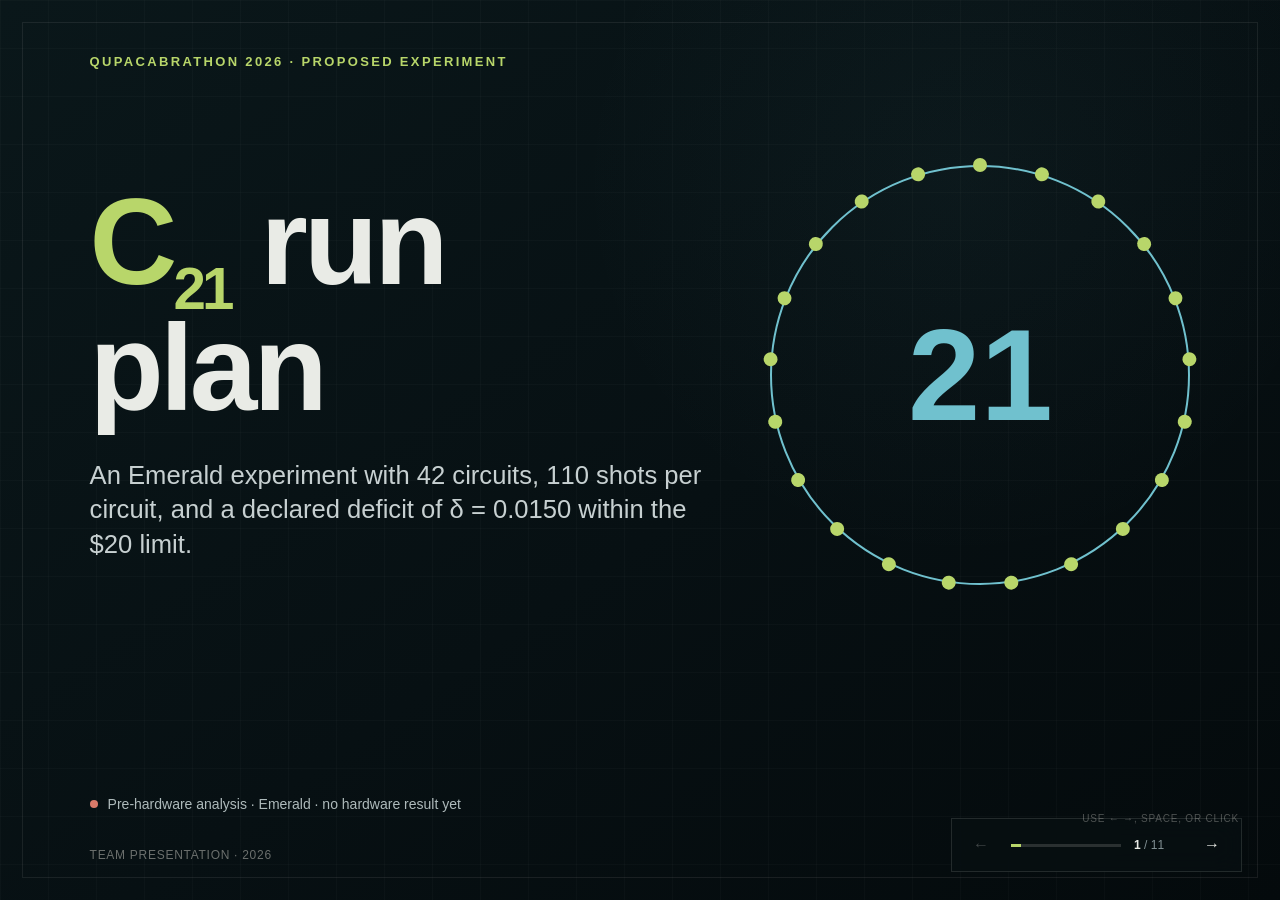
==== commit 0dba1b10: "Add chirality test and neural network tuning slides Documents that chirality certification was incon" ====
--- a/presentation/index.html
+++ b/presentation/index.html
@@ -162,7 +162,7 @@
 
     <section class="slide" data-title="Tradeoffs" aria-hidden="true">
       <div class="eyebrow">Design choices</div>
-      <h2>Emerald maximizes power under the cap, even though C<sub>21</sub> remains below 90%.</h2>
+      <h2>Emerald is stronger—but C<sub>21</sub> remains below 90%.</h2>
       <div class="qpu-chart-layout">
         <figure class="chart-frame qpu-chart">
           <img src="images/qpu_certification_power.png" alt="Chart comparing modeled certification power by odd-cycle size under the twenty dollar budget, with Emerald exceeding Garnet at the same budget.">
@@ -170,12 +170,61 @@
         </figure>
         <div class="chart-reading">
           <p class="label">Interpretation</p>
-          <p><strong>Emerald is the stronger option at the same fixed budget.</strong> At C<sub>21</sub>, the submitted shot count still lands below the 90% sizing target.</p>
-          <p>Plan A therefore uses one Emerald run, textbook angles, and one circuit variant per question—with the statistical risk explicit.</p>
-        </div>
-      </div>
-      <div class="design-strip"><span>Single run</span><i></i><span>Textbook angles</span><i></i><span>One variant / question</span><i></i><span>Emerald</span></div>
+          <p><strong>Emerald leaves more statistical room than Garnet under the same $20 cap.</strong></p>
+          <p>The submitted C<sub>21</sub> plan still reaches only 67% modeled certification power.</p>
+        </div>
+      </div>
       <aside class="source">Source: team QPU certification-power analysis; README.md; Challenge Instructions §5</aside>
+    </section>
+
+    <section class="slide" data-title="Chirality test" aria-hidden="true">
+      <div class="eyebrow">Hardware limitations</div>
+      <h2>The chirality test was inconclusive on today's hardware.</h2>
+      <div class="evidence-layout">
+        <div class="observed">
+          <p class="label">What we assumed</p>
+          <p>A fixed, uniform gate error rate we could calibrate the test against, independent of which physical qubits the circuit lands on.</p>
+        </div>
+        <div class="assumed">
+          <p class="label">What we actually have</p>
+          <p>No calibrated, low-noise hardware access. Gate fidelity varies by physical qubit and by which qubits a given transpiled layout pairs together — a stochastic effect we can't currently isolate from a genuine chirality signal.</p>
+        </div>
+        <div class="rejection">
+          <div class="stamp">N/A</div>
+          <div>
+            <strong>Result: inconclusive, not negative.</strong>
+            <p>Different qubit-to-qubit mappings for the same logical circuit could shift the measured asymmetry enough to flip a marginal call. Until we can run on hardware with known, stable per-qubit and per-gate error rates — or average over enough mappings to bound that variance — this test can't distinguish a real chirality effect from mapping-dependent noise.</p>
+          </div>
+        </div>
+      </div>
+      <p class="takeaway wide">Next step: repeat across multiple qubit-configuration/transpilation choices on the same device to bound how much of the observed effect is hardware placement rather than physics.</p>
+      <aside class="source">Source: team chirality-test analysis; hardware run logs</aside>
+    </section>
+
+    <section class="slide" data-title="Neural network tuning" aria-hidden="true">
+      <div class="eyebrow">Model tuning</div>
+      <h2>The cost/shots/N optimization is not yet trustworthy.</h2>
+      <div class="model-pivot">
+        <div class="old-model">
+          <p class="label">What we tried</p>
+          <strong>NN search</strong>
+          <p>Trained a network to jointly tune cost, shots per circuit, and N against our error-simulation model.</p>
+          <span>Optimizes against the simulator, not hardware</span>
+        </div>
+        <div class="pivot-arrow" aria-hidden="true">→</div>
+        <div class="readout-model">
+          <p class="label">Why we don't trust the result yet</p>
+          <p>The error simulator's own accuracy against real hardware is unknown. The network optimized tightly to that simulator's noise surface, so it likely overfit to simulation artifacts rather than to noise behavior that holds in practice.</p>
+        </div>
+      </div>
+      <div class="scenario-table" role="table" aria-label="Optimization target status">
+        <div class="scenario header" role="row"><span>Parameter</span><span>optimized in sim</span><span>validated on hardware</span><span>status</span></div>
+        <div class="scenario" role="row"><span><b>Cost</b></span><span>Yes</span><span>No</span><span class="bad">Unverified</span></div>
+        <div class="scenario" role="row"><span><b>Shots</b></span><span>Yes</span><span>No</span><span class="bad">Unverified</span></div>
+        <div class="scenario" role="row"><span><b>N</b></span><span>Yes</span><span>No</span><span class="bad">Unverified</span></div>
+      </div>
+      <p class="scenario-foot">A parameter set that minimizes cost under the simulated error model is not the same as one that minimizes cost under real device noise — the gap between the two is exactly the simulator's unknown accuracy.</p>
+      <aside class="source">Source: team NN cost/shots/N optimization runs; noise_model.py</aside>
     </section>
 
     <section class="slide closing-slide" data-title="Hardware decides" aria-hidden="true">
@@ -187,7 +236,7 @@
         <div class="rate ceiling"><span>Classical ceiling</span><strong>0.976190</strong></div>
       </div>
       <div class="after-run"><span>Counts return</span><i>→</i><span>Recompute wins</span><i>→</i><span>Exact 3σ test</span><i>→</i><strong>Certification result</strong></div>
-      <p class="closing-copy">The returned counts determine whether C<sub>21</sub> clears the 3σ threshold.</p>
+      <p class="closing-copy">C<sub>21</sub> must clear the exact 3σ threshold.</p>
       <p class="status-line"><span></span>Current status: submission candidate validated by the plan checker; no hardware claim yet.</p>
       <aside class="source">Source: plan_check.py output for n=21, shots=110, δ=0.0150; Challenge Instructions §§7–8</aside>
     </section>
--- a/presentation/styles.css
+++ b/presentation/styles.css
@@ -181,7 +181,7 @@
 .choice { display:grid; grid-template-columns:64px 1fr; gap:20px; padding:18px 0; border-top:1px solid var(--line); }.num { color:var(--lime); font-family:var(--display); font-size:28px; font-weight:800; }.choice strong { font-size:23px; }.choice p { margin:7px 0 0; color:#aebabb; line-height:1.45; }
 .risk-line { display:grid; grid-template-columns:auto auto 1fr auto auto; align-items:center; gap:17px; max-width:1120px; margin-top:36px; color:#aebabb; font-size:13px; text-transform:uppercase; letter-spacing:.08em; }.risk-line b { color:var(--paper); text-transform:none; letter-spacing:0; }.risk-line i { height:2px; background:linear-gradient(90deg,var(--lime),var(--coral)); }
 
-.qpu-chart-layout { display:grid; grid-template-columns:1.4fr .6fr; gap:4vw; align-items:center; max-width:1240px; }
+.qpu-chart-layout { display:grid; grid-template-columns:1.1fr .9fr; gap:4vw; align-items:center; max-width:1240px; }
 .qpu-chart { border-top-color:var(--lime); }
 .chart-reading { padding:20px 0 20px 22px; border-left:3px solid var(--lime); }
 .chart-reading p { color:#b8c3c4; font-size:18px; line-height:1.48; }.chart-reading p:last-child { margin-bottom:0; }.chart-reading strong { color:var(--paper); }
@@ -192,7 +192,7 @@
 
 .finish-line { display:grid; grid-template-columns:1fr .8fr 1fr; align-items:center; gap:38px; max-width:1120px; margin-top:4vh; }.rate { padding-top:18px; border-top:4px solid; }.rate span { display:block; color:#aebabb; }.rate strong { display:block; margin-top:6px; font-size:clamp(56px,6vw,90px); }.rate.expected { border-color:var(--lime); }.rate.expected strong { color:var(--lime); }.rate.ceiling { border-color:var(--coral); }.gap { text-align:center; color:var(--cyan); }.gap span { font-size:30px; font-weight:800; }.gap i { display:block; height:2px; margin:10px 0; background:var(--cyan); position:relative; }.gap i::after { content:""; position:absolute; right:0; top:-5px; border-left:10px solid var(--cyan); border-top:6px solid transparent; border-bottom:6px solid transparent; }.gap small { color:#aebabb; }
 .after-run { display:flex; align-items:center; justify-content:space-between; max-width:1120px; margin-top:64px; padding:20px 25px; border:1px solid var(--line); color:#bcc6c7; }.after-run i { color:var(--cyan); font-style:normal; }.after-run strong { color:var(--lime); }
-.closing-copy { margin:42px 0 0; font-family:var(--display); font-size:clamp(28px,3vw,44px); font-weight:800; }
+.closing-copy { margin:28px 0 0; font-family:var(--display); font-size:clamp(28px,2.7vw,40px); font-weight:800; }
 
 .controls { position:fixed; z-index:20; right:38px; bottom:28px; display:flex; align-items:center; gap:13px; padding:9px 12px; border:1px solid rgba(245,243,234,.12); background:rgba(7,16,19,.72); backdrop-filter:blur(12px); }
 .nav-button { display:grid; place-items:center; width:34px; height:34px; border:0; color:var(--paper); background:transparent; cursor:pointer; }.nav-button:hover { color:var(--lime); }.nav-button:disabled { opacity:.25; cursor:default; }
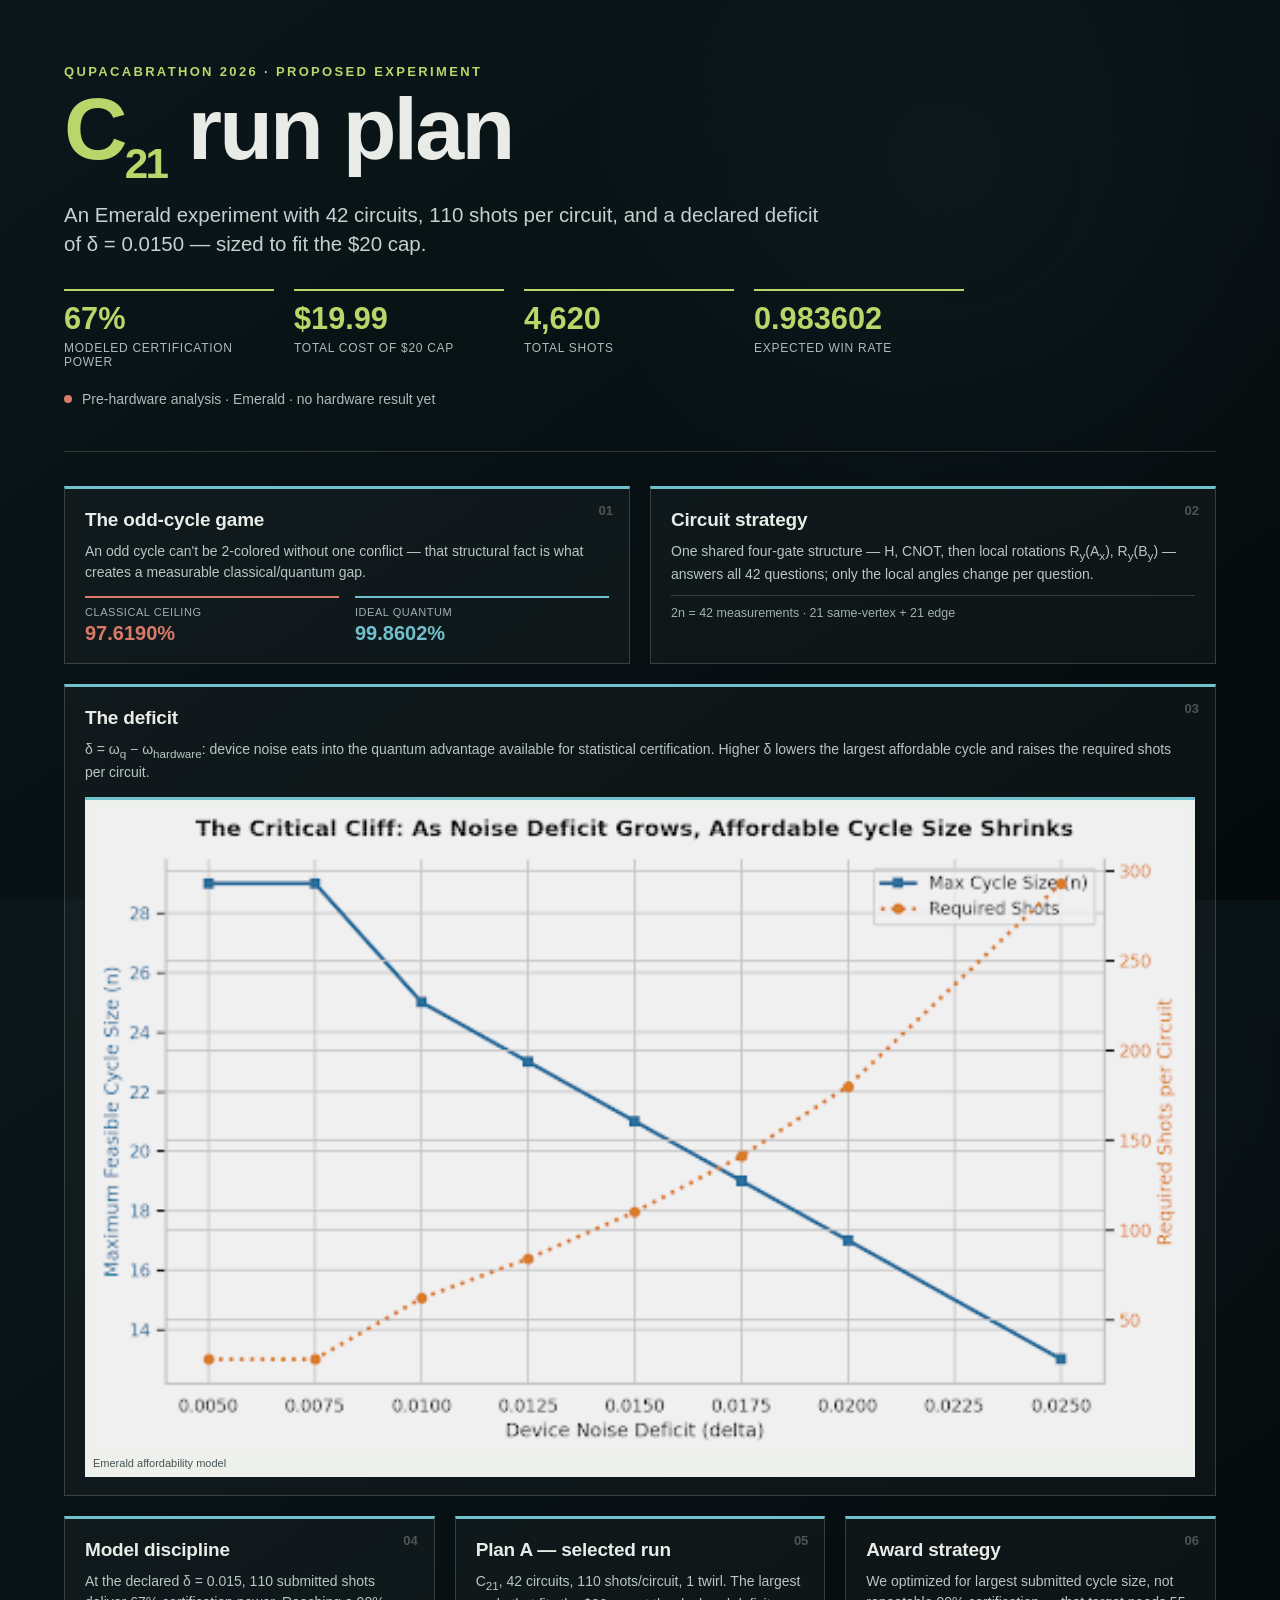
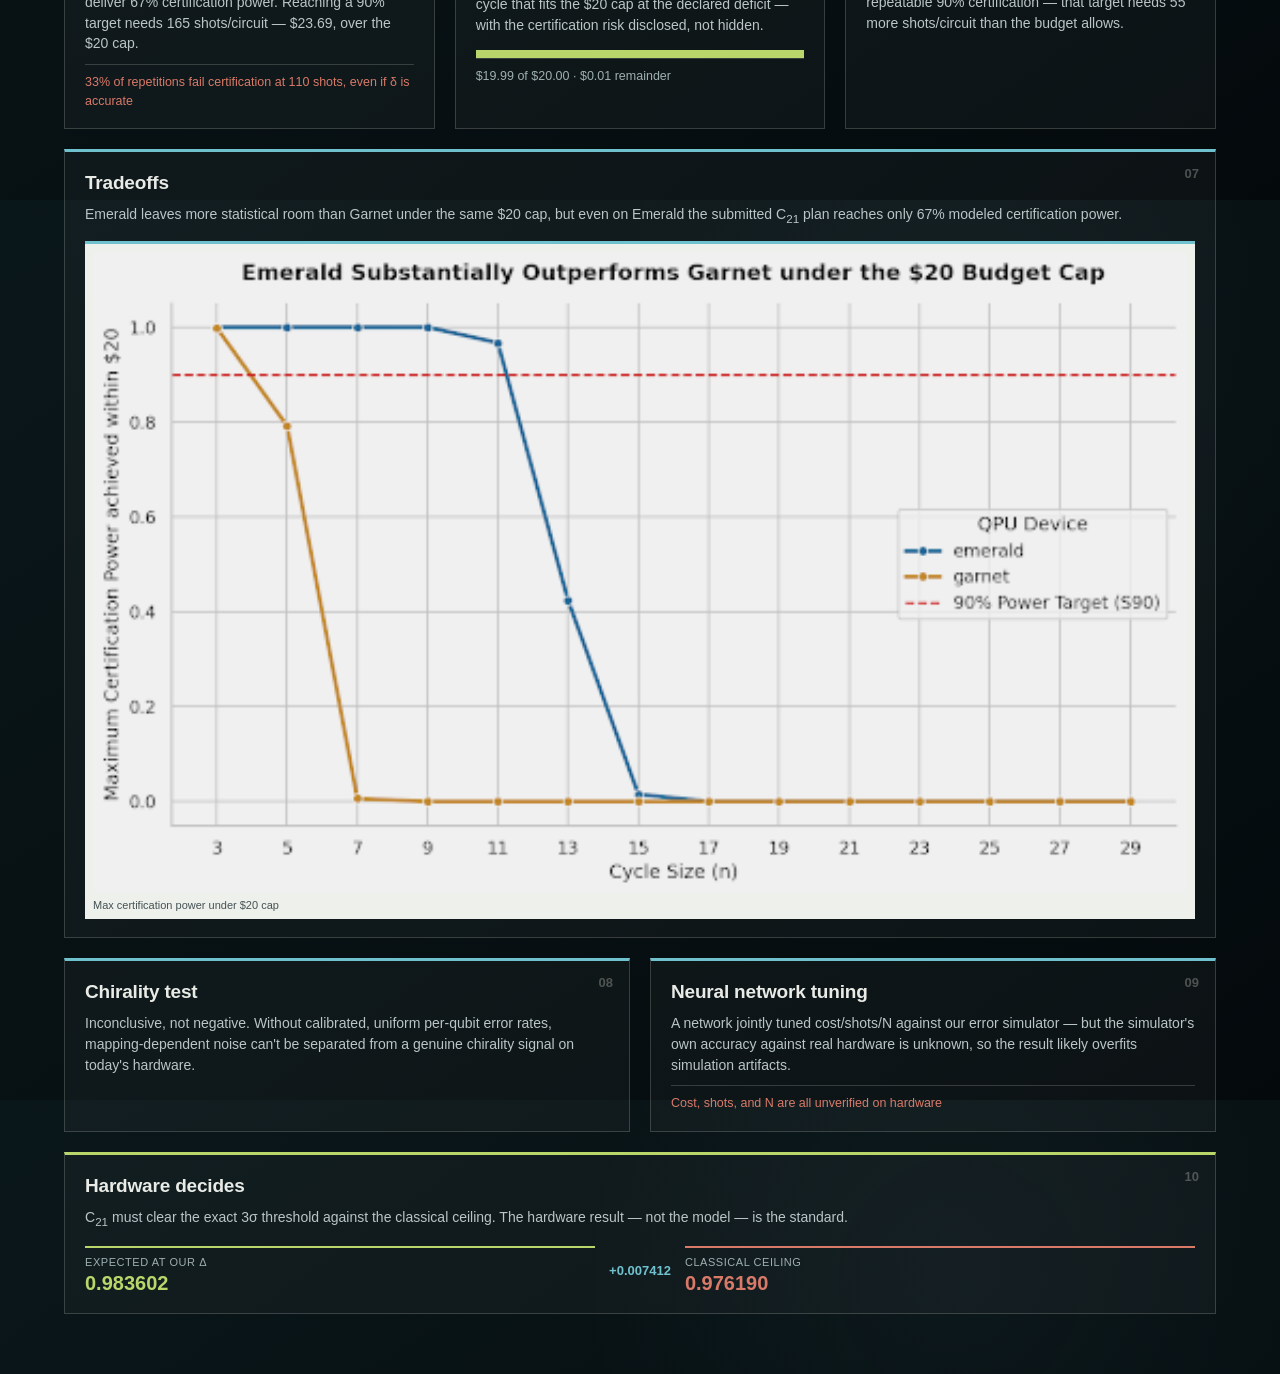
==== commit d536de04: "Compress presentation into a single one-page summary Condenses the 11-slide deck into one scrollable" ====
--- a/presentation/index.html
+++ b/presentation/index.html
@@ -3,252 +3,113 @@
 <head>
   <meta charset="utf-8">
   <meta name="viewport" content="width=device-width, initial-scale=1">
-  <meta name="description" content="Qupacabrathon 2026 Plan A: a proposed C21 odd-cycle certification experiment on IQM Emerald.">
+  <meta name="description" content="Qupacabrathon 2026 Plan A: a proposed C21 odd-cycle certification experiment on IQM Emerald — one-page summary.">
   <title>C₂₁ run plan — Qupacabrathon 2026</title>
   <link rel="stylesheet" href="styles.css">
 </head>
-<body>
-  <main class="deck" aria-live="polite">
-    <section class="slide title-slide is-active" data-title="C21 run plan" aria-hidden="false">
+<body class="onepager">
+  <main class="brief">
+
+    <header class="brief-hero">
       <div class="eyebrow">Qupacabrathon 2026 · Proposed experiment</div>
-      <div class="title-layout">
-        <div>
-          <h1><em>C<sub>21</sub></em> run<br>plan</h1>
-          <p class="lede">An Emerald experiment with 42 circuits, 110 shots per circuit, and a declared deficit of δ = 0.0150 within the $20 limit.</p>
-        </div>
-        <div class="cycle-mark" aria-hidden="true">
-          <span>21</span>
-          <i></i><i></i><i></i><i></i><i></i><i></i><i></i><i></i><i></i><i></i><i></i><i></i><i></i><i></i><i></i><i></i><i></i><i></i><i></i><i></i><i></i>
-        </div>
+      <h1><em>C<sub>21</sub></em> run plan</h1>
+      <p class="lede">An Emerald experiment with 42 circuits, 110 shots per circuit, and a declared deficit of δ = 0.0150 — sized to fit the $20 cap.</p>
+      <div class="hero-stats">
+        <div><strong>67%</strong><span>modeled certification power</span></div>
+        <div><strong>$19.99</strong><span>total cost of $20 cap</span></div>
+        <div><strong>4,620</strong><span>total shots</span></div>
+        <div><strong>0.983602</strong><span>expected win rate</span></div>
       </div>
       <p class="status-line"><span></span>Pre-hardware analysis · Emerald · no hardware result yet</p>
-      <footer>Team presentation · 2026</footer>
+    </header>
+
+    <section class="brief-grid">
+
+      <article class="card">
+        <div class="card-num">01</div>
+        <h3>The odd-cycle game</h3>
+        <p>An odd cycle can't be 2-colored without one conflict — that structural fact is what creates a measurable classical/quantum gap.</p>
+        <div class="mini-bounds">
+          <div class="mini-bound coral"><span>Classical ceiling</span><b>97.6190%</b></div>
+          <div class="mini-bound cyan"><span>Ideal quantum</span><b>99.8602%</b></div>
+        </div>
+      </article>
+
+      <article class="card">
+        <div class="card-num">02</div>
+        <h3>Circuit strategy</h3>
+        <p>One shared four-gate structure — H, CNOT, then local rotations R<sub>y</sub>(A<sub>x</sub>), R<sub>y</sub>(B<sub>y</sub>) — answers all 42 questions; only the local angles change per question.</p>
+        <p class="card-fact">2n = 42 measurements · 21 same-vertex + 21 edge</p>
+      </article>
+
+      <article class="card card-wide">
+        <div class="card-num">03</div>
+        <h3>The deficit</h3>
+        <p>δ = ω<sub>q</sub> − ω<sub>hardware</sub>: device noise eats into the quantum advantage available for statistical certification. Higher δ lowers the largest affordable cycle and raises the required shots per circuit.</p>
+        <figure class="chart-thumb">
+          <img src="images/emerald_affordable_frontier.png" alt="Chart showing that higher device noise deficit lowers the maximum feasible cycle size while increasing the required shots per circuit.">
+          <figcaption>Emerald affordability model</figcaption>
+        </figure>
+      </article>
+
+      <article class="card">
+        <div class="card-num">04</div>
+        <h3>Model discipline</h3>
+        <p>At the declared δ = 0.015, 110 submitted shots deliver 67% certification power. Reaching a 90% target needs 165 shots/circuit — $23.69, over the $20 cap.</p>
+        <p class="card-fact bad">33% of repetitions fail certification at 110 shots, even if δ is accurate</p>
+      </article>
+
+      <article class="card">
+        <div class="card-num">05</div>
+        <h3>Plan A — selected run</h3>
+        <p>C<sub>21</sub>, 42 circuits, 110 shots/circuit, 1 twirl. The largest cycle that fits the $20 cap at the declared deficit — with the certification risk disclosed, not hidden.</p>
+        <div class="budget-mini"><span style="width:99.88%"></span></div>
+        <p class="card-fact">$19.99 of $20.00 · $0.01 remainder</p>
+      </article>
+
+      <article class="card">
+        <div class="card-num">06</div>
+        <h3>Award strategy</h3>
+        <p>We optimized for largest submitted cycle size, not repeatable 90% certification — that target needs 55 more shots/circuit than the budget allows.</p>
+      </article>
+
+      <article class="card card-wide">
+        <div class="card-num">07</div>
+        <h3>Tradeoffs</h3>
+        <p>Emerald leaves more statistical room than Garnet under the same $20 cap, but even on Emerald the submitted C<sub>21</sub> plan reaches only 67% modeled certification power.</p>
+        <figure class="chart-thumb">
+          <img src="images/qpu_certification_power.png" alt="Chart comparing modeled certification power by odd-cycle size under the twenty dollar budget, with Emerald exceeding Garnet at the same budget.">
+          <figcaption>Max certification power under $20 cap</figcaption>
+        </figure>
+      </article>
+
+      <article class="card">
+        <div class="card-num">08</div>
+        <h3>Chirality test</h3>
+        <p>Inconclusive, not negative. Without calibrated, uniform per-qubit error rates, mapping-dependent noise can't be separated from a genuine chirality signal on today's hardware.</p>
+      </article>
+
+      <article class="card">
+        <div class="card-num">09</div>
+        <h3>Neural network tuning</h3>
+        <p>A network jointly tuned cost/shots/N against our error simulator — but the simulator's own accuracy against real hardware is unknown, so the result likely overfits simulation artifacts.</p>
+        <p class="card-fact bad">Cost, shots, and N are all unverified on hardware</p>
+      </article>
+
+      <article class="card card-wide closing-card">
+        <div class="card-num">10</div>
+        <h3>Hardware decides</h3>
+        <p>C<sub>21</sub> must clear the exact 3σ threshold against the classical ceiling. The hardware result — not the model — is the standard.</p>
+        <div class="mini-finish">
+          <div class="mini-bound lime"><span>Expected at our δ</span><b>0.983602</b></div>
+          <div class="mini-gap">+0.007412</div>
+          <div class="mini-bound coral"><span>Classical ceiling</span><b>0.976190</b></div>
+        </div>
+      </article>
+
     </section>
 
-    <section class="slide" data-title="The odd-cycle game" aria-hidden="true">
-      <div class="eyebrow">The challenge</div>
-      <h2>Odd-cycle correlations create a measurable quantum advantage.</h2>
-      <div class="split">
-        <div class="cycle-demo" aria-label="Odd cycle with one unavoidable classical conflict">
-          <svg viewBox="0 0 420 420" role="img" aria-label="Twenty-one-node cycle with one conflicting edge">
-            <polygon points="210,22 265,30 315,56 354,96 381,146 394,202 390,259 370,312 335,357 288,388 233,401 177,399 124,379 78,344 45,299 26,245 24,189 39,134 69,86 113,51 160,29" />
-            <line class="conflict" x1="160" y1="29" x2="210" y2="22" />
-            <g class="nodes">
-              <circle cx="210" cy="22" r="9"/><circle cx="265" cy="30" r="9"/><circle cx="315" cy="56" r="9"/><circle cx="354" cy="96" r="9"/><circle cx="381" cy="146" r="9"/><circle cx="394" cy="202" r="9"/><circle cx="390" cy="259" r="9"/><circle cx="370" cy="312" r="9"/><circle cx="335" cy="357" r="9"/><circle cx="288" cy="388" r="9"/><circle cx="233" cy="401" r="9"/><circle cx="177" cy="399" r="9"/><circle cx="124" cy="379" r="9"/><circle cx="78" cy="344" r="9"/><circle cx="45" cy="299" r="9"/><circle cx="26" cy="245" r="9"/><circle cx="24" cy="189" r="9"/><circle cx="39" cy="134" r="9"/><circle cx="69" cy="86" r="9"/><circle cx="113" cy="51" r="9"/><circle cx="160" cy="29" r="9"/>
-            </g>
-          </svg>
-          <p>An odd cycle cannot be colored with two colors without one contradiction.</p>
-        </div>
-        <div class="bound-story">
-          <div class="bound classical">
-            <span>Classical ceiling</span>
-            <strong>97.6190%</strong>
-            <small>ω<sub>c</sub> = 1 − 1/(2n)</small>
-          </div>
-          <div class="versus">vs.</div>
-          <div class="bound quantum">
-            <span>Ideal quantum value</span>
-            <strong>99.8602%</strong>
-            <small>ω<sub>q</sub> = cos²(π/4n)</small>
-          </div>
-          <p class="takeaway">A result is certified only when the hardware evidence clears the classical ceiling using the one-sided exact 3σ test.</p>
-        </div>
-      </div>
-      <aside class="source">Source: Challenge Instructions §§2, 7–8; game_numbers.py</aside>
-    </section>
-
-    <section class="slide" data-title="Circuit strategy" aria-hidden="true">
-      <div class="eyebrow">The strategy</div>
-      <h2>The same local circuit structure covers all 42 questions.</h2>
-      <div class="circuit">
-        <div class="wire-label">Alice</div><div class="wire"></div>
-        <div class="wire-label bob">Bob</div><div class="wire bob-wire"></div>
-        <div class="gate hadamard">H</div>
-        <div class="gate control">●</div>
-        <div class="gate target">⊕</div>
-        <div class="gate rotate a">Rᵧ(Aₓ)</div>
-        <div class="gate rotate b">Rᵧ(Bᵧ)</div>
-        <div class="measure m1">M</div><div class="measure m2">M</div>
-      </div>
-      <div class="formula-row">
-        <div><span>Prepare</span><strong>|Φ⁺⟩</strong><small>H + CNOT</small></div>
-        <div><span>Rotate locally</span><strong>A<sub>x</sub>, B<sub>y</sub></strong><small>Each angle depends only on that player's question</small></div>
-        <div><span>Measure</span><strong>2n = 42</strong><small>21 same-vertex + 21 edge questions</small></div>
-      </div>
-      <p class="takeaway wide">Every question uses the same four-gate structure; only Alice’s and Bob’s local rotation angles change.</p>
-      <aside class="source">Source: solution.py::build_circuits and question_order</aside>
-    </section>
-
-    <section class="slide" data-title="The deficit" aria-hidden="true">
-      <div class="eyebrow">The decision variable</div>
-      <h2>A small change in device deficit can move the affordable cycle frontier.</h2>
-      <div class="deficit-layout">
-        <div class="delta-copy">
-          <div class="equation"><span>δ</span> = ω<sub>q</sub> − ω<sub>hardware</sub></div>
-          <p>Device deficit compresses the quantum advantage available for statistical certification.</p>
-          <div class="callout coral"><strong>A planning assumption.</strong> The checker confirms that the run is sized consistently; the hardware result determines whether the assumed deficit is accurate.</div>
-        </div>
-        <figure class="chart-frame frontier-chart">
-          <img src="images/emerald_affordable_frontier.png" alt="Chart showing that higher device noise deficit lowers the maximum feasible cycle size while increasing the required shots per circuit.">
-          <figcaption>Emerald affordability model: higher δ lowers feasible n and raises the shot requirement.</figcaption>
-        </figure>
-      </div>
-      <aside class="source">Source: team affordable-frontier analysis; Challenge Instructions §5</aside>
-    </section>
-
-    <section class="slide" data-title="Model discipline" aria-hidden="true">
-      <div class="eyebrow">Noise analysis</div>
-      <h2>C<sub>21</sub> fits the cap, but the 90% sizing target does not.</h2>
-      <div class="model-pivot">
-        <div class="old-model">
-          <p class="label">Declared planning point</p>
-          <strong>δ = 0.015</strong>
-          <p>Emerald · 1 twirl · C<sub>21</sub></p>
-          <span>Sets the expected win rate to 0.983602</span>
-        </div>
-        <div class="pivot-arrow" aria-hidden="true">→</div>
-        <div class="readout-model">
-          <p class="label">Certification sizing · Emerald</p>
-          <div class="metric-pair"><div><span>submitted</span><strong>110</strong></div><div><span>needed for 90%</span><strong>165</strong></div></div>
-          <p>The 90% sizing target would cost $23.69, exceeding the cap by $3.69.</p>
-        </div>
-      </div>
-      <div class="scenario-table" role="table" aria-label="Modeled certification power comparison">
-        <div class="scenario header" role="row"><span>C<sub>21</sub> plan</span><span>shots / circuit</span><span>total cost</span><span>certification power</span></div>
-        <div class="scenario" role="row"><span><b>Submitted plan</b><small>within the budget cap</small></span><span>110</span><span class="good">$19.99</span><span class="bad">67%</span></div>
-        <div class="scenario" role="row"><span><b>90% sizing target</b><small>exceeds the budget cap</small></span><span>165</span><span>$23.69</span><span class="good">90%</span></div>
-      </div>
-      <p class="scenario-foot">At the submitted 110 shots per circuit, 33% of repetitions fail the certification gate even if δ = 0.0150 is accurate.</p>
-      <aside class="source">Source: plan_check.py output for n=21, shots=110, δ=0.0150, Emerald</aside>
-    </section>
-
-    <section class="slide" data-title="Plan A" aria-hidden="true">
-      <div class="eyebrow">Selected run</div>
-      <h2 class="plan-title">C<sub>21</sub> fits the budget with a meaningful certification risk.</h2>
-      <div class="hero-metric">
-        <span>modeled certification power</span>
-        <strong>67%</strong>
-        <small>at declared δ = 0.0150</small>
-      </div>
-      <div class="run-ledger">
-        <div><span>cycle</span><strong>C<sub>21</sub></strong></div>
-        <div><span>circuits</span><strong>42</strong></div>
-        <div><span>shots / circuit</span><strong>110</strong></div>
-        <div><span>total shots</span><strong>4,620</strong></div>
-        <div><span>twirls</span><strong>1</strong></div>
-        <div class="cost"><span>total cost</span><strong>$19.99</strong></div>
-      </div>
-      <div class="budget-line"><span style="width:99.88%"></span><b>$0</b><b>$20 cap</b></div>
-      <p class="takeaway wide">The $0.01 budget remainder buys the largest submitted cycle, not a 90%-power guarantee: the same C<sub>21</sub> plan needs 165 shots per circuit for that target.</p>
-      <aside class="source">Source: plan_check.py output for n=21, shots=110, δ=0.0150, Emerald</aside>
-    </section>
-
-    <section class="slide" data-title="Award strategy" aria-hidden="true">
-      <div class="eyebrow">Award strategy</div>
-      <h2>The submission favors cycle size over repeatable certification power.</h2>
-      <div class="award-lines">
-        <div class="award selected"><span>Largest submitted cycle</span><strong>C<sub>21</sub> · 110 shots</strong><b>$19.99</b><i>Selected</i></div>
-        <div class="award"><span>90% C<sub>21</sub> certification</span><strong>C<sub>21</sub> · 165 shots</strong><b>$23.69</b><i>Over cap</i></div>
-        <div class="award"><span>Budget remainder</span><strong>42 circuits · 4,620 shots</strong><b>$0.01</b><i>Fully allocated</i></div>
-      </div>
-      <div class="award-note">
-        <strong>Our primary target</strong>
-        <p>Largest cycle that fits the cap at the declared deficit, with the risk disclosed rather than hidden.</p>
-        <strong>What we are not optimizing</strong>
-        <p>Repeatable 90% certification at C<sub>21</sub>. That target needs 55 more shots per circuit and is not feasible under the $20 cap.</p>
-      </div>
-      <aside class="source">Source: Challenge Instructions §8; team analysis brief</aside>
-    </section>
-
-    <section class="slide" data-title="Tradeoffs" aria-hidden="true">
-      <div class="eyebrow">Design choices</div>
-      <h2>Emerald is stronger—but C<sub>21</sub> remains below 90%.</h2>
-      <div class="qpu-chart-layout">
-        <figure class="chart-frame qpu-chart">
-          <img src="images/qpu_certification_power.png" alt="Chart comparing modeled certification power by odd-cycle size under the twenty dollar budget, with Emerald exceeding Garnet at the same budget.">
-          <figcaption>Maximum modeled certification power under the $20 budget cap.</figcaption>
-        </figure>
-        <div class="chart-reading">
-          <p class="label">Interpretation</p>
-          <p><strong>Emerald leaves more statistical room than Garnet under the same $20 cap.</strong></p>
-          <p>The submitted C<sub>21</sub> plan still reaches only 67% modeled certification power.</p>
-        </div>
-      </div>
-      <aside class="source">Source: team QPU certification-power analysis; README.md; Challenge Instructions §5</aside>
-    </section>
-
-    <section class="slide" data-title="Chirality test" aria-hidden="true">
-      <div class="eyebrow">Hardware limitations</div>
-      <h2>The chirality test was inconclusive on today's hardware.</h2>
-      <div class="evidence-layout">
-        <div class="observed">
-          <p class="label">What we assumed</p>
-          <p>A fixed, uniform gate error rate we could calibrate the test against, independent of which physical qubits the circuit lands on.</p>
-        </div>
-        <div class="assumed">
-          <p class="label">What we actually have</p>
-          <p>No calibrated, low-noise hardware access. Gate fidelity varies by physical qubit and by which qubits a given transpiled layout pairs together — a stochastic effect we can't currently isolate from a genuine chirality signal.</p>
-        </div>
-        <div class="rejection">
-          <div class="stamp">N/A</div>
-          <div>
-            <strong>Result: inconclusive, not negative.</strong>
-            <p>Different qubit-to-qubit mappings for the same logical circuit could shift the measured asymmetry enough to flip a marginal call. Until we can run on hardware with known, stable per-qubit and per-gate error rates — or average over enough mappings to bound that variance — this test can't distinguish a real chirality effect from mapping-dependent noise.</p>
-          </div>
-        </div>
-      </div>
-      <p class="takeaway wide">Next step: repeat across multiple qubit-configuration/transpilation choices on the same device to bound how much of the observed effect is hardware placement rather than physics.</p>
-      <aside class="source">Source: team chirality-test analysis; hardware run logs</aside>
-    </section>
-
-    <section class="slide" data-title="Neural network tuning" aria-hidden="true">
-      <div class="eyebrow">Model tuning</div>
-      <h2>The cost/shots/N optimization is not yet trustworthy.</h2>
-      <div class="model-pivot">
-        <div class="old-model">
-          <p class="label">What we tried</p>
-          <strong>NN search</strong>
-          <p>Trained a network to jointly tune cost, shots per circuit, and N against our error-simulation model.</p>
-          <span>Optimizes against the simulator, not hardware</span>
-        </div>
-        <div class="pivot-arrow" aria-hidden="true">→</div>
-        <div class="readout-model">
-          <p class="label">Why we don't trust the result yet</p>
-          <p>The error simulator's own accuracy against real hardware is unknown. The network optimized tightly to that simulator's noise surface, so it likely overfit to simulation artifacts rather than to noise behavior that holds in practice.</p>
-        </div>
-      </div>
-      <div class="scenario-table" role="table" aria-label="Optimization target status">
-        <div class="scenario header" role="row"><span>Parameter</span><span>optimized in sim</span><span>validated on hardware</span><span>status</span></div>
-        <div class="scenario" role="row"><span><b>Cost</b></span><span>Yes</span><span>No</span><span class="bad">Unverified</span></div>
-        <div class="scenario" role="row"><span><b>Shots</b></span><span>Yes</span><span>No</span><span class="bad">Unverified</span></div>
-        <div class="scenario" role="row"><span><b>N</b></span><span>Yes</span><span>No</span><span class="bad">Unverified</span></div>
-      </div>
-      <p class="scenario-foot">A parameter set that minimizes cost under the simulated error model is not the same as one that minimizes cost under real device noise — the gap between the two is exactly the simulator's unknown accuracy.</p>
-      <aside class="source">Source: team NN cost/shots/N optimization runs; noise_model.py</aside>
-    </section>
-
-    <section class="slide closing-slide" data-title="Hardware decides" aria-hidden="true">
-      <div class="eyebrow">The standard</div>
-      <h2>The hardware result will test the noise estimate.</h2>
-      <div class="finish-line">
-        <div class="rate expected"><span>Expected at our δ</span><strong>0.983602</strong></div>
-        <div class="gap"><span>+0.007412</span><i></i><small>statistical room above classical</small></div>
-        <div class="rate ceiling"><span>Classical ceiling</span><strong>0.976190</strong></div>
-      </div>
-      <div class="after-run"><span>Counts return</span><i>→</i><span>Recompute wins</span><i>→</i><span>Exact 3σ test</span><i>→</i><strong>Certification result</strong></div>
-      <p class="closing-copy">C<sub>21</sub> must clear the exact 3σ threshold.</p>
-      <p class="status-line"><span></span>Current status: submission candidate validated by the plan checker; no hardware claim yet.</p>
-      <aside class="source">Source: plan_check.py output for n=21, shots=110, δ=0.0150; Challenge Instructions §§7–8</aside>
-    </section>
+    <footer class="brief-foot">Team presentation · 2026 · Sources: Challenge Instructions; game_numbers.py; solution.py; plan_check.py; team analysis briefs</footer>
   </main>
-
-  <nav class="controls" aria-label="Presentation controls">
-    <button class="nav-button" id="prev" type="button" aria-label="Previous slide">←</button>
-    <div class="progress" aria-hidden="true"><span id="progressBar"></span></div>
-    <span class="counter"><b id="currentSlide">1</b> / <span id="totalSlides">9</span></span>
-    <button class="nav-button" id="next" type="button" aria-label="Next slide">→</button>
-  </nav>
-  <p class="key-hint">Use ← →, space, or click</p>
-  <script src="presentation.js"></script>
 </body>
 </html>
--- a/presentation/styles.css
+++ b/presentation/styles.css
@@ -227,3 +227,56 @@
 }
 
 @media (prefers-reduced-motion: reduce) { .slide.is-active { animation:none; } }
+
+/* One-page summary */
+body.onepager { overflow: auto; }
+.brief { max-width: 1280px; margin: 0 auto; padding: clamp(40px, 5vw, 72px) clamp(24px, 5vw, 64px) 60px; }
+
+.brief-hero { position: relative; padding-bottom: 30px; border-bottom: 1px solid var(--line); }
+.brief-hero h1 { margin: 10px 0 0; font-size: clamp(48px, 7vw, 88px); line-height: .92; }
+.brief-hero .lede { max-width: 760px; margin: 18px 0 0; color: #c7d0d1; font-size: clamp(17px, 1.6vw, 21px); line-height: 1.4; }
+.hero-stats { display: grid; grid-template-columns: repeat(4, 1fr); gap: 20px; max-width: 900px; margin-top: 30px; }
+.hero-stats div { padding-top: 10px; border-top: 2px solid var(--lime); }
+.hero-stats strong { display: block; font-family: var(--display); font-size: clamp(24px, 2.4vw, 34px); color: var(--lime); }
+.hero-stats span { display: block; margin-top: 4px; color: #aebabb; font-size: 12px; text-transform: uppercase; letter-spacing: .06em; }
+.brief-hero .status-line { position: static; margin-top: 22px; }
+
+.brief-grid { display: flex; flex-wrap: wrap; gap: 20px; margin-top: 34px; }
+.card { position: relative; flex: 1 1 300px; padding: 20px 20px 18px; background: rgba(245,243,234,.03); border: 1px solid var(--line); border-top: 3px solid var(--cyan); }
+.card-wide { flex-basis: 100%; }
+.card-num { position: absolute; top: 14px; right: 16px; color: rgba(245,243,234,.28); font-family: var(--display); font-size: 13px; font-weight: 800; }
+.card h3 { margin: 0 0 10px; font-family: var(--display); font-size: 19px; font-weight: 700; letter-spacing: -.01em; color: var(--paper); }
+.card p { margin: 0; color: #b9c5c6; font-size: 14px; line-height: 1.48; }
+.card p + p { margin-top: 10px; }
+.card-fact { padding-top: 8px; border-top: 1px solid var(--line); font-size: 12.5px !important; color: #9fb0b1 !important; }
+.card-fact.bad { color: var(--coral) !important; }
+
+.mini-bounds { display: flex; gap: 16px; margin-top: 14px; }
+.mini-bound { flex: 1; padding-top: 8px; border-top: 2px solid; }
+.mini-bound span { display: block; color: #9fb0b1; font-size: 11px; text-transform: uppercase; letter-spacing: .05em; }
+.mini-bound b { display: block; margin-top: 4px; font-family: var(--display); font-size: 20px; }
+.mini-bound.coral { border-color: var(--coral); } .mini-bound.coral b { color: var(--coral); }
+.mini-bound.cyan { border-color: var(--cyan); } .mini-bound.cyan b { color: var(--cyan); }
+.mini-bound.lime { border-color: var(--lime); } .mini-bound.lime b { color: var(--lime); }
+
+.chart-thumb { margin: 14px 0 0; padding: 8px; background: #edf0eb; border-top: 3px solid var(--cyan); }
+.chart-thumb img { display: block; width: 100%; height: auto; filter: saturate(.78) contrast(.96) brightness(.96); }
+.chart-thumb figcaption { margin-top: 6px; color: #465255; font-size: 11px; }
+
+.budget-mini { position: relative; height: 8px; margin-top: 14px; background: rgba(245,243,234,.14); }
+.budget-mini span { display: block; height: 100%; background: var(--lime); }
+
+.mini-finish { display: flex; align-items: center; gap: 14px; margin-top: 16px; }
+.mini-finish .mini-bound { flex: 1; }
+.mini-gap { color: var(--cyan); font-size: 13px; font-weight: 700; text-align: center; }
+.closing-card { border-top-color: var(--lime); }
+
+.brief-foot { margin-top: 40px; padding-top: 18px; border-top: 1px solid var(--line); color: rgba(245,243,234,.42); font-size: 11px; letter-spacing: .04em; }
+
+@media (max-width: 980px) {
+  .hero-stats { grid-template-columns: 1fr 1fr; }
+}
+@media (max-width: 640px) {
+  .card { flex-basis: 100%; }
+  .hero-stats { grid-template-columns: 1fr 1fr; }
+}
